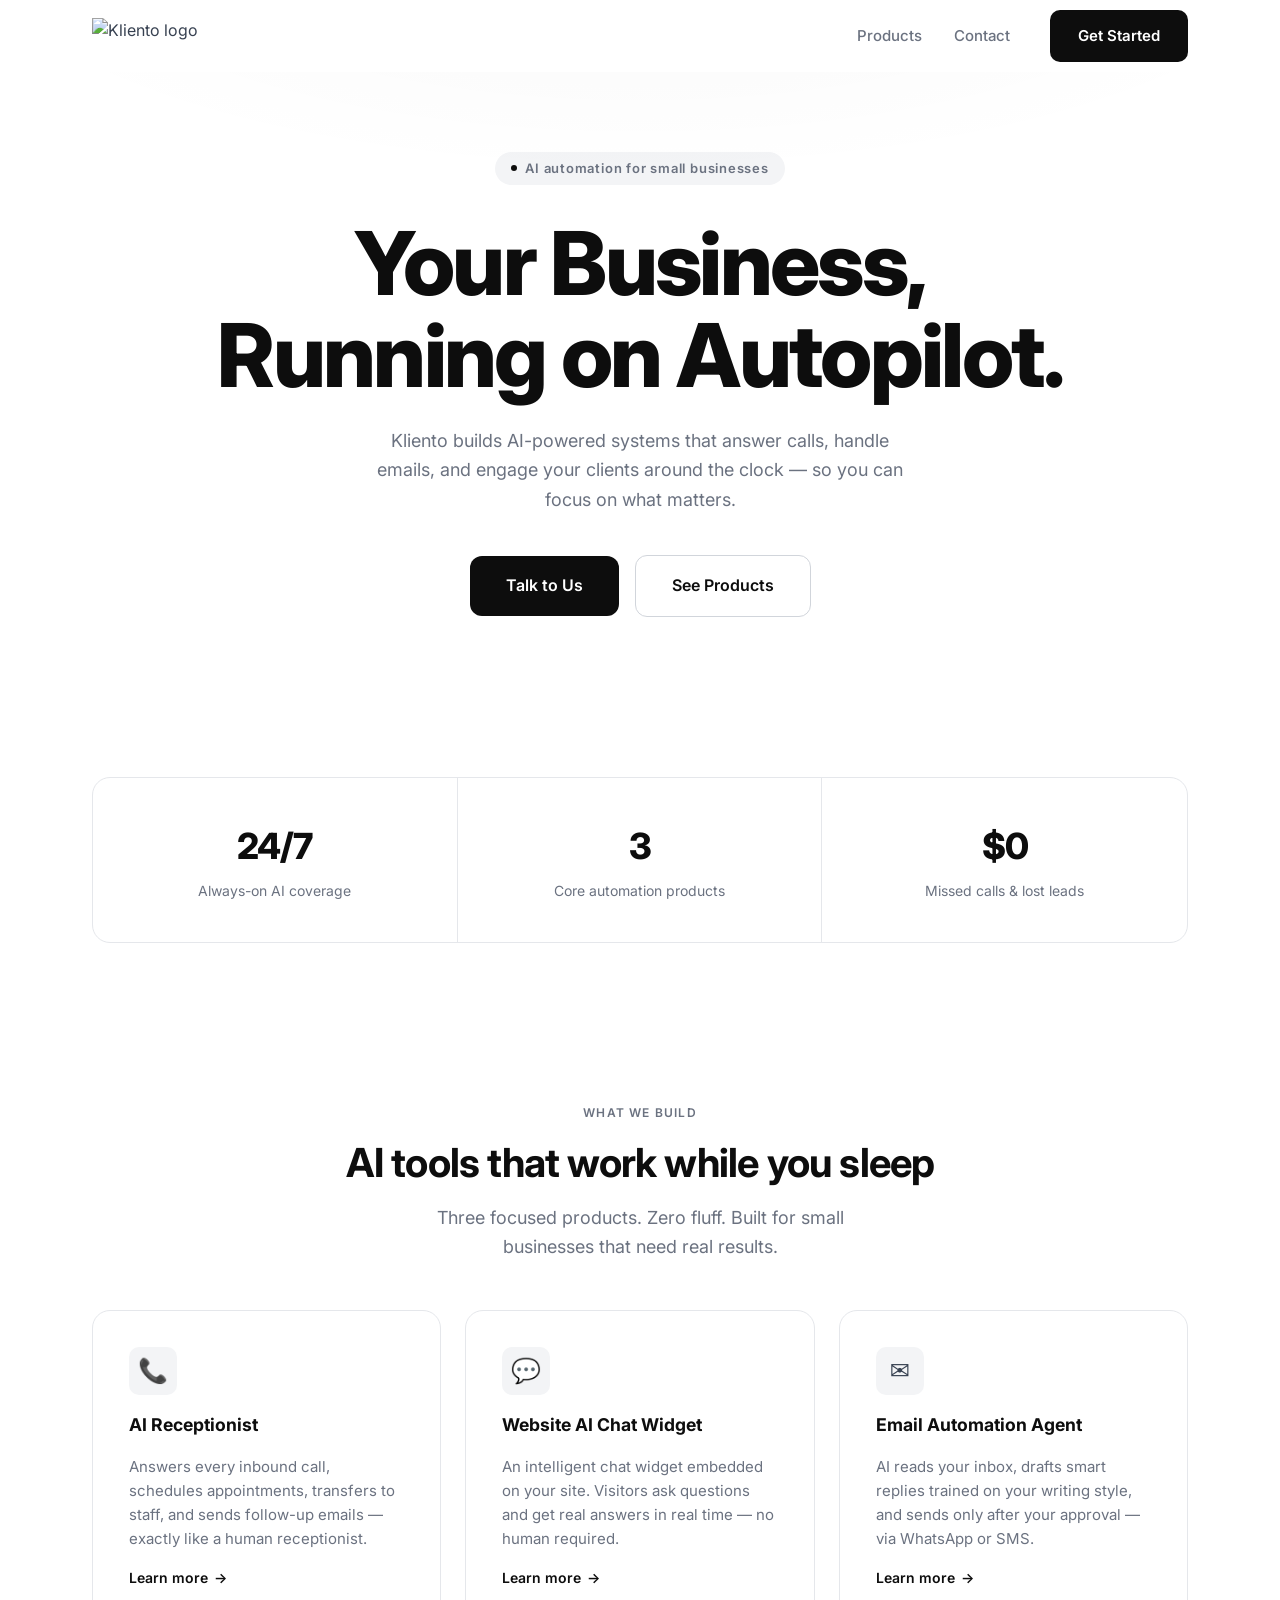
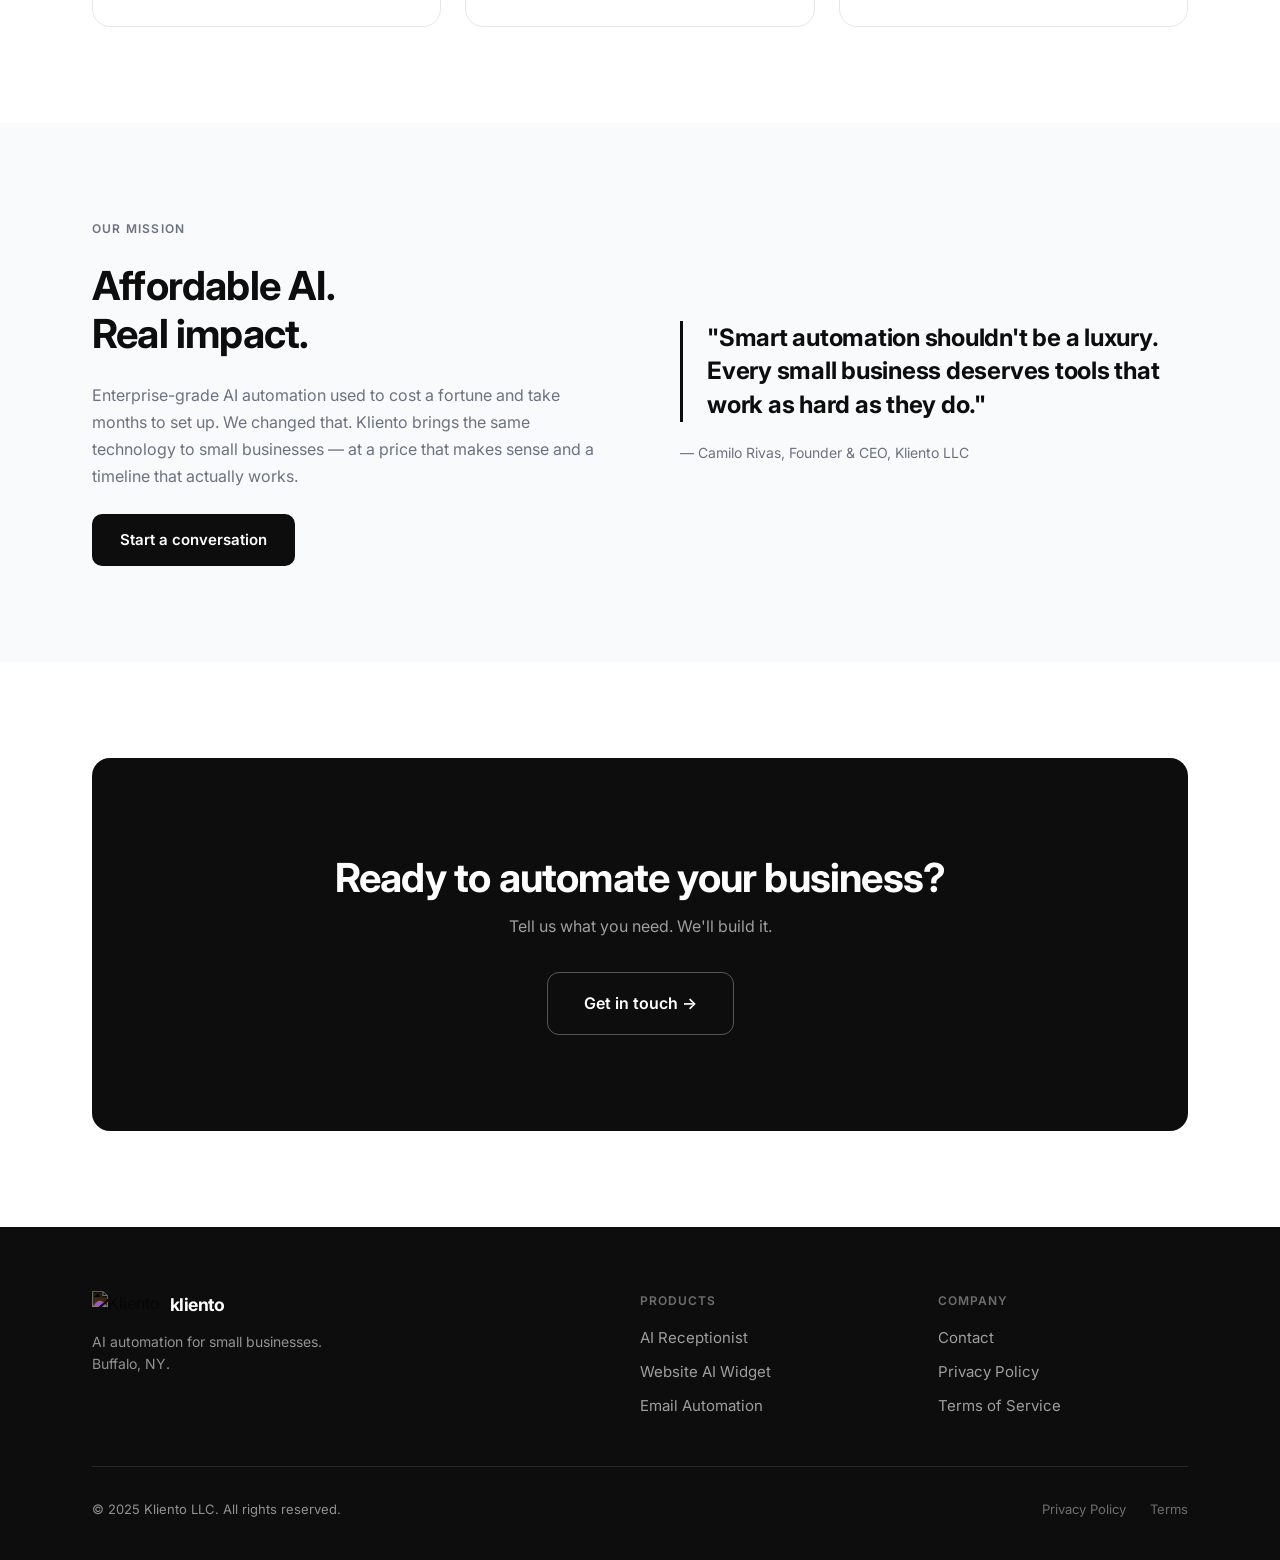
==== index.html @ b776dd37 "Add files via upload" ====
<!DOCTYPE html>
<html lang="en">
<head>
  <meta charset="UTF-8" />
  <meta name="viewport" content="width=device-width, initial-scale=1.0" />
  <meta name="description" content="Kliento builds AI-powered automation for small businesses — answering calls, handling emails, and engaging clients 24/7." />
  <meta property="og:title" content="Kliento — AI Automation for Small Businesses" />
  <meta property="og:description" content="Make your business run smarter with affordable AI automation." />
  <meta property="og:type" content="website" />
  <title>Kliento — AI Automation for Small Businesses</title>
  <link rel="icon" href="logo.png" type="image/png" />
  <link rel="stylesheet" href="styles.css" />
</head>
<body>

  <!-- Navigation -->
  <nav class="nav" id="nav">
    <div class="container nav__inner">
      <a href="index.html" class="nav__logo">
        <img src="logo.png" alt="Kliento logo" />
      </a>
      <div class="nav__links">
        <a href="products.html" class="nav__link">Products</a>
        <a href="contact.html" class="nav__link">Contact</a>
        <a href="contact.html" class="btn btn-primary nav__cta">Get Started</a>
      </div>
      <button class="nav__hamburger" id="hamburger" aria-label="Menu">
        <span></span><span></span><span></span>
      </button>
    </div>
  </nav>

  <!-- Mobile nav -->
  <div class="nav__mobile" id="mobileNav">
    <a href="products.html">Products</a>
    <a href="contact.html">Contact</a>
    <a href="contact.html" class="btn btn-primary" style="text-align:center">Get Started</a>
  </div>

  <!-- Hero -->
  <section class="hero">
    <div class="container">
      <div class="hero__eyebrow">
        <span class="hero__eyebrow-dot"></span>
        <span class="label" style="letter-spacing:0.06em;text-transform:none;font-size:0.8125rem">AI automation for small businesses</span>
      </div>
      <h1 class="display hero__headline">
        Your Business,<br/>Running on Autopilot.
      </h1>
      <p class="body-lg hero__sub">
        Kliento builds AI-powered systems that answer calls, handle emails,
        and engage your clients around the clock — so you can focus on what matters.
      </p>
      <div class="hero__actions">
        <a href="contact.html" class="btn btn-primary btn-lg">Talk to Us</a>
        <a href="products.html" class="btn btn-outline btn-lg">See Products</a>
      </div>
    </div>
  </section>

  <!-- Stats -->
  <section class="section--sm">
    <div class="container">
      <div class="stats">
        <div class="stat">
          <div class="stat__num">24/7</div>
          <div class="stat__label">Always-on AI coverage</div>
        </div>
        <div class="stat">
          <div class="stat__num">3</div>
          <div class="stat__label">Core automation products</div>
        </div>
        <div class="stat">
          <div class="stat__num">$0</div>
          <div class="stat__label">Missed calls &amp; lost leads</div>
        </div>
      </div>
    </div>
  </section>

  <!-- Products preview -->
  <section class="section">
    <div class="container">
      <div class="text-center mb-4">
        <p class="label mb-2">What we build</p>
        <h2>AI tools that work while you sleep</h2>
        <p class="body-lg mt-2" style="max-width:500px;margin-left:auto;margin-right:auto">
          Three focused products. Zero fluff. Built for small businesses that need real results.
        </p>
      </div>
      <div class="products-grid" style="margin-top:3rem">

        <div class="product-card">
          <div class="product-card__icon">📞</div>
          <div class="product-card__name">AI Receptionist</div>
          <p class="product-card__desc">
            Answers every inbound call, schedules appointments, transfers to staff,
            and sends follow-up emails — exactly like a human receptionist.
          </p>
          <a href="products.html#receptionist" class="product-card__link">
            Learn more <span>→</span>
          </a>
        </div>

        <div class="product-card">
          <div class="product-card__icon">💬</div>
          <div class="product-card__name">Website AI Chat Widget</div>
          <p class="product-card__desc">
            An intelligent chat widget embedded on your site. Visitors ask questions
            and get real answers in real time — no human required.
          </p>
          <a href="products.html#chat" class="product-card__link">
            Learn more <span>→</span>
          </a>
        </div>

        <div class="product-card">
          <div class="product-card__icon">✉️</div>
          <div class="product-card__name">Email Automation Agent</div>
          <p class="product-card__desc">
            AI reads your inbox, drafts smart replies trained on your writing style,
            and sends only after your approval — via WhatsApp or SMS.
          </p>
          <a href="products.html#email" class="product-card__link">
            Learn more <span>→</span>
          </a>
        </div>

      </div>
    </div>
  </section>

  <!-- Mission -->
  <section class="section section--muted">
    <div class="container">
      <div class="mission">
        <div>
          <p class="label mb-3">Our mission</p>
          <h2 class="mb-3">Affordable AI.<br/>Real impact.</h2>
          <p class="mission__kicker">
            Enterprise-grade AI automation used to cost a fortune and take months to set up.
            We changed that. Kliento brings the same technology to small businesses —
            at a price that makes sense and a timeline that actually works.
          </p>
          <a href="contact.html" class="btn btn-primary">Start a conversation</a>
        </div>
        <div>
          <blockquote class="mission__quote">
            "Smart automation shouldn't be a luxury. Every small business deserves tools
            that work as hard as they do."
          </blockquote>
          <p style="margin-top:1.25rem;font-size:0.875rem;color:var(--gray-500)">
            — Camilo Rivas, Founder &amp; CEO, Kliento LLC
          </p>
        </div>
      </div>
    </div>
  </section>

  <!-- CTA -->
  <section class="section">
    <div class="container">
      <div class="cta-section">
        <h2>Ready to automate your business?</h2>
        <p>Tell us what you need. We'll build it.</p>
        <a href="contact.html" class="btn btn-ghost btn-lg">Get in touch →</a>
      </div>
    </div>
  </section>

  <!-- Footer -->
  <footer class="footer">
    <div class="container">
      <div class="footer__grid">
        <div class="footer__brand">
          <div class="footer__logo">
            <img src="logo.png" alt="Kliento" />
            <span class="footer__logo-text">kliento</span>
          </div>
          <p class="footer__tagline">AI automation for small businesses. Buffalo, NY.</p>
        </div>
        <div>
          <p class="footer__col-title">Products</p>
          <div class="footer__links">
            <a href="products.html#receptionist" class="footer__link">AI Receptionist</a>
            <a href="products.html#chat" class="footer__link">Website AI Widget</a>
            <a href="products.html#email" class="footer__link">Email Automation</a>
          </div>
        </div>
        <div>
          <p class="footer__col-title">Company</p>
          <div class="footer__links">
            <a href="contact.html" class="footer__link">Contact</a>
            <a href="privacy-policy.html" class="footer__link">Privacy Policy</a>
            <a href="terms.html" class="footer__link">Terms of Service</a>
          </div>
        </div>
      </div>
      <div class="footer__bottom">
        <span>© 2025 Kliento LLC. All rights reserved.</span>
        <div class="footer__legal-links">
          <a href="privacy-policy.html">Privacy Policy</a>
          <a href="terms.html">Terms</a>
        </div>
      </div>
    </div>
  </footer>

  <script>
    // Scroll nav border
    const nav = document.getElementById('nav');
    window.addEventListener('scroll', () => {
      nav.classList.toggle('scrolled', window.scrollY > 10);
    });
    // Mobile menu
    const btn = document.getElementById('hamburger');
    const menu = document.getElementById('mobileNav');
    btn.addEventListener('click', () => menu.classList.toggle('open'));
  </script>
</body>
</html>
---- styles.css ----
/* ============================================================
   KLIENTO — Design System
   Monochrome · Minimal · Premium
   ============================================================ */

@import url('https://fonts.googleapis.com/css2?family=Inter:wght@400;500;600;700;800&display=swap');

/* --- Tokens ------------------------------------------------- */
:root {
  --black:       #0D0D0D;
  --white:       #FFFFFF;
  --gray-900:    #111827;
  --gray-700:    #374151;
  --gray-500:    #6B7280;
  --gray-300:    #D1D5DB;
  --gray-200:    #E5E7EB;
  --gray-100:    #F3F4F6;
  --gray-50:     #F9FAFB;

  --font:        'Inter', system-ui, -apple-system, sans-serif;

  --max:         1160px;
  --nav-h:       72px;
  --radius:      10px;
  --radius-lg:   18px;

  --ease:        cubic-bezier(.4,0,.2,1);
}

/* --- Reset -------------------------------------------------- */
*, *::before, *::after { box-sizing: border-box; margin: 0; padding: 0; }
html { scroll-behavior: smooth; -webkit-font-smoothing: antialiased; }
body {
  font-family: var(--font);
  font-size: 1rem;
  line-height: 1.6;
  color: var(--gray-700);
  background: var(--white);
}
img { display: block; max-width: 100%; }
a { color: inherit; text-decoration: none; }
ul, ol { list-style: none; }
button { font-family: inherit; cursor: pointer; border: none; background: none; }

/* --- Layout ------------------------------------------------- */
.container {
  width: 100%;
  max-width: var(--max);
  margin: 0 auto;
  padding: 0 2rem;
}
.section { padding: 6rem 0; }
.section--sm { padding: 4rem 0; }
.section--lg { padding: 9rem 0; }
.section--dark { background: var(--black); color: var(--white); }
.section--muted { background: var(--gray-50); }

/* --- Typography --------------------------------------------- */
.display {
  font-size: clamp(3rem, 7vw, 5.5rem);
  font-weight: 800;
  line-height: 1.05;
  letter-spacing: -0.03em;
  color: var(--black);
}
h1, .h1 {
  font-size: clamp(2.25rem, 5vw, 3.5rem);
  font-weight: 700;
  line-height: 1.1;
  letter-spacing: -0.02em;
  color: var(--black);
}
h2, .h2 {
  font-size: clamp(1.75rem, 3.5vw, 2.5rem);
  font-weight: 700;
  line-height: 1.2;
  letter-spacing: -0.02em;
  color: var(--black);
}
h3, .h3 {
  font-size: 1.25rem;
  font-weight: 600;
  line-height: 1.3;
  color: var(--black);
}
.label {
  font-size: 0.75rem;
  font-weight: 600;
  letter-spacing: 0.1em;
  text-transform: uppercase;
  color: var(--gray-500);
}
.body-lg {
  font-size: 1.125rem;
  line-height: 1.65;
  color: var(--gray-500);
}
.prose {
  max-width: 64ch;
}
.prose p, .prose li { margin-bottom: 1rem; color: var(--gray-700); line-height: 1.7; }
.prose h2 { margin: 2.5rem 0 1rem; font-size: 1.4rem; }
.prose h3 { margin: 2rem 0 0.75rem; font-size: 1.1rem; }
.prose ul { list-style: disc; padding-left: 1.5rem; }
.prose ul li { margin-bottom: 0.5rem; }
.prose a { color: var(--black); text-decoration: underline; text-underline-offset: 3px; }

/* --- Buttons ------------------------------------------------ */
.btn {
  display: inline-flex;
  align-items: center;
  gap: 0.5rem;
  padding: 0.875rem 1.75rem;
  font-size: 0.9375rem;
  font-weight: 600;
  border-radius: var(--radius);
  transition: all 0.2s var(--ease);
  white-space: nowrap;
}
.btn-primary {
  background: var(--black);
  color: var(--white);
}
.btn-primary:hover {
  background: var(--gray-900);
  transform: translateY(-1px);
  box-shadow: 0 8px 24px rgba(0,0,0,0.18);
}
.btn-outline {
  background: transparent;
  color: var(--black);
  border: 1.5px solid var(--gray-300);
}
.btn-outline:hover {
  border-color: var(--black);
  transform: translateY(-1px);
}
.btn-ghost {
  background: transparent;
  color: var(--white);
  border: 1.5px solid rgba(255,255,255,0.3);
}
.btn-ghost:hover {
  border-color: var(--white);
  background: rgba(255,255,255,0.08);
}
.btn-lg {
  padding: 1.1rem 2.25rem;
  font-size: 1rem;
  border-radius: 12px;
}

/* --- Navigation --------------------------------------------- */
.nav {
  position: fixed;
  top: 0; left: 0; right: 0;
  z-index: 100;
  height: var(--nav-h);
  background: rgba(255,255,255,0.92);
  backdrop-filter: blur(12px);
  -webkit-backdrop-filter: blur(12px);
  border-bottom: 1px solid transparent;
  transition: border-color 0.3s var(--ease);
}
.nav.scrolled { border-bottom-color: var(--gray-200); }
.nav__inner {
  display: flex;
  align-items: center;
  justify-content: space-between;
  height: 100%;
}
.nav__logo {
  display: flex;
  align-items: center;
  gap: 0.75rem;
}
.nav__logo img {
  height: 36px;
  width: auto;
}
.nav__logo-text {
  font-size: 1.25rem;
  font-weight: 700;
  color: var(--black);
  letter-spacing: -0.03em;
}
.nav__links {
  display: flex;
  align-items: center;
  gap: 2rem;
}
.nav__link {
  font-size: 0.9375rem;
  font-weight: 500;
  color: var(--gray-500);
  transition: color 0.2s;
}
.nav__link:hover, .nav__link.active { color: var(--black); }
.nav__cta { margin-left: 0.5rem; }

/* Mobile nav */
.nav__hamburger {
  display: none;
  flex-direction: column;
  gap: 5px;
  padding: 4px;
  cursor: pointer;
}
.nav__hamburger span {
  display: block;
  width: 24px;
  height: 2px;
  background: var(--black);
  border-radius: 2px;
  transition: all 0.3s var(--ease);
}
.nav__mobile {
  display: none;
  position: fixed;
  inset: var(--nav-h) 0 0 0;
  background: var(--white);
  z-index: 99;
  flex-direction: column;
  padding: 2rem;
  gap: 1.5rem;
  border-top: 1px solid var(--gray-200);
}
.nav__mobile.open { display: flex; }
.nav__mobile a {
  font-size: 1.25rem;
  font-weight: 600;
  color: var(--black);
  padding: 0.5rem 0;
  border-bottom: 1px solid var(--gray-100);
}

/* --- Hero --------------------------------------------------- */
.hero {
  padding-top: calc(var(--nav-h) + 5rem);
  padding-bottom: 6rem;
  text-align: center;
  position: relative;
  overflow: hidden;
}
.hero::before {
  content: '';
  position: absolute;
  top: 0; left: 0; right: 0;
  height: 100%;
  background:
    radial-gradient(ellipse 80% 50% at 50% -10%, rgba(0,0,0,0.03) 0%, transparent 70%);
  pointer-events: none;
}
.hero__eyebrow {
  display: inline-flex;
  align-items: center;
  gap: 0.5rem;
  padding: 0.375rem 1rem;
  background: var(--gray-100);
  border-radius: 100px;
  margin-bottom: 2rem;
}
.hero__eyebrow-dot {
  width: 6px;
  height: 6px;
  background: var(--black);
  border-radius: 50%;
}
.hero__headline { margin-bottom: 1.5rem; }
.hero__sub {
  max-width: 560px;
  margin: 0 auto 2.5rem;
}
.hero__actions {
  display: flex;
  align-items: center;
  justify-content: center;
  gap: 1rem;
  flex-wrap: wrap;
}

/* --- Divider ------------------------------------------------ */
.divider {
  height: 1px;
  background: var(--gray-200);
  width: 100%;
}

/* --- Stat strip --------------------------------------------- */
.stats {
  display: grid;
  grid-template-columns: repeat(3, 1fr);
  gap: 0;
  border: 1px solid var(--gray-200);
  border-radius: var(--radius-lg);
  overflow: hidden;
}
.stat {
  padding: 2.5rem 2rem;
  border-right: 1px solid var(--gray-200);
  text-align: center;
}
.stat:last-child { border-right: none; }
.stat__num {
  font-size: 2.25rem;
  font-weight: 800;
  color: var(--black);
  letter-spacing: -0.03em;
  margin-bottom: 0.25rem;
}
.stat__label { font-size: 0.875rem; color: var(--gray-500); }

/* --- Product Cards ------------------------------------------ */
.products-grid {
  display: grid;
  grid-template-columns: repeat(3, 1fr);
  gap: 1.5rem;
}
.product-card {
  background: var(--white);
  border: 1px solid var(--gray-200);
  border-radius: var(--radius-lg);
  padding: 2.25rem;
  transition: all 0.25s var(--ease);
  display: flex;
  flex-direction: column;
  gap: 1rem;
}
.product-card:hover {
  border-color: var(--gray-900);
  transform: translateY(-4px);
  box-shadow: 0 20px 48px rgba(0,0,0,0.08);
}
.product-card__icon {
  width: 48px;
  height: 48px;
  background: var(--gray-100);
  border-radius: var(--radius);
  display: flex;
  align-items: center;
  justify-content: center;
  font-size: 1.5rem;
}
.product-card__name { font-size: 1.1rem; font-weight: 700; color: var(--black); }
.product-card__desc { font-size: 0.9375rem; color: var(--gray-500); line-height: 1.6; }
.product-card__link {
  margin-top: auto;
  font-size: 0.875rem;
  font-weight: 600;
  color: var(--black);
  display: flex;
  align-items: center;
  gap: 0.375rem;
  transition: gap 0.2s;
}
.product-card:hover .product-card__link { gap: 0.625rem; }

/* --- Feature Row (products page) ---------------------------- */
.feature-row {
  display: grid;
  grid-template-columns: 1fr 1fr;
  gap: 5rem;
  align-items: center;
  padding: 5rem 0;
  border-bottom: 1px solid var(--gray-200);
}
.feature-row:last-child { border-bottom: none; }
.feature-row--reverse .feature-visual { order: -1; }
.feature-visual {
  background: var(--gray-50);
  border: 1px solid var(--gray-200);
  border-radius: var(--radius-lg);
  padding: 3rem;
  display: flex;
  align-items: center;
  justify-content: center;
  min-height: 280px;
}
.feature-icon-lg {
  font-size: 5rem;
  line-height: 1;
}
.feature-tag {
  display: inline-block;
  padding: 0.25rem 0.75rem;
  background: var(--gray-100);
  border-radius: 100px;
  font-size: 0.75rem;
  font-weight: 600;
  color: var(--gray-500);
  letter-spacing: 0.06em;
  text-transform: uppercase;
  margin-bottom: 1rem;
}
.feature-body { margin: 1rem 0 1.5rem; font-size: 1rem; color: var(--gray-500); line-height: 1.7; }
.feature-list { display: flex; flex-direction: column; gap: 0.6rem; }
.feature-list li {
  display: flex;
  align-items: flex-start;
  gap: 0.625rem;
  font-size: 0.9375rem;
  color: var(--gray-700);
}
.feature-list li::before {
  content: '';
  display: block;
  width: 16px;
  height: 16px;
  min-width: 16px;
  border-radius: 50%;
  background: var(--black);
  margin-top: 3px;
  background-image: url("data:image/svg+xml,%3Csvg xmlns='http://www.w3.org/2000/svg' width='10' height='10' viewBox='0 0 10 10'%3E%3Cpath d='M2 5.5L4 7.5L8 3' stroke='white' stroke-width='1.5' stroke-linecap='round' stroke-linejoin='round' fill='none'/%3E%3C/svg%3E");
  background-repeat: no-repeat;
  background-position: center;
}

/* --- Pricing note ------------------------------------------- */
.pricing-note {
  text-align: center;
  padding: 4rem 2rem;
  background: var(--gray-50);
  border: 1px solid var(--gray-200);
  border-radius: var(--radius-lg);
}
.pricing-note h2 { margin-bottom: 0.75rem; }
.pricing-note p { color: var(--gray-500); margin-bottom: 1.5rem; }

/* --- CTA Section -------------------------------------------- */
.cta-section {
  text-align: center;
  padding: 6rem 2rem;
  background: var(--black);
  border-radius: var(--radius-lg);
}
.cta-section h2 { color: var(--white); margin-bottom: 0.75rem; }
.cta-section p { color: rgba(255,255,255,0.6); margin-bottom: 2rem; max-width: 480px; margin-left: auto; margin-right: auto; }

/* --- Mission strip ------------------------------------------ */
.mission {
  display: grid;
  grid-template-columns: 1fr 1fr;
  gap: 5rem;
  align-items: center;
}
.mission__kicker { color: var(--gray-500); margin-bottom: 1.5rem; line-height: 1.7; }
.mission__quote {
  font-size: 1.5rem;
  font-weight: 700;
  color: var(--black);
  line-height: 1.4;
  letter-spacing: -0.01em;
  padding-left: 1.5rem;
  border-left: 3px solid var(--black);
}

/* --- Contact ----------------------------------------------- */
.contact-grid {
  display: grid;
  grid-template-columns: 1fr 1fr;
  gap: 5rem;
  align-items: start;
}
.contact-item {
  display: flex;
  flex-direction: column;
  gap: 0.375rem;
  padding: 1.75rem;
  border: 1px solid var(--gray-200);
  border-radius: var(--radius-lg);
  transition: border-color 0.2s;
}
.contact-item:hover { border-color: var(--black); }
.contact-item__label { font-size: 0.75rem; font-weight: 600; letter-spacing: 0.1em; text-transform: uppercase; color: var(--gray-500); }
.contact-item__value { font-size: 1.125rem; font-weight: 600; color: var(--black); }
.contact-items { display: flex; flex-direction: column; gap: 1rem; }
.contact-note { font-size: 0.875rem; color: var(--gray-500); margin-top: 1.5rem; line-height: 1.6; }

/* --- Page hero (inner pages) -------------------------------- */
.page-hero {
  padding-top: calc(var(--nav-h) + 4rem);
  padding-bottom: 4rem;
  border-bottom: 1px solid var(--gray-200);
}
.page-hero .label { margin-bottom: 0.75rem; }

/* --- Legal page -------------------------------------------- */
.legal-body {
  padding: 4rem 0 6rem;
}
.legal-body .prose {
  max-width: 72ch;
}
.legal-meta {
  font-size: 0.875rem;
  color: var(--gray-500);
  margin-bottom: 3rem;
  padding-bottom: 1.5rem;
  border-bottom: 1px solid var(--gray-200);
}

/* --- Footer ------------------------------------------------- */
.footer {
  background: var(--black);
  color: rgba(255,255,255,0.55);
  padding: 4rem 0 2.5rem;
}
.footer__grid {
  display: grid;
  grid-template-columns: 2fr 1fr 1fr;
  gap: 3rem;
  margin-bottom: 3rem;
}
.footer__brand { display: flex; flex-direction: column; gap: 0.75rem; }
.footer__logo {
  display: flex;
  align-items: center;
  gap: 0.625rem;
}
.footer__logo img { height: 28px; width: auto; filter: invert(1); }
.footer__logo-text {
  font-size: 1.1rem;
  font-weight: 700;
  color: var(--white);
  letter-spacing: -0.03em;
}
.footer__tagline { font-size: 0.875rem; max-width: 28ch; line-height: 1.6; }
.footer__col-title {
  font-size: 0.75rem;
  font-weight: 600;
  letter-spacing: 0.08em;
  text-transform: uppercase;
  color: rgba(255,255,255,0.4);
  margin-bottom: 1rem;
}
.footer__links { display: flex; flex-direction: column; gap: 0.625rem; }
.footer__link {
  font-size: 0.9375rem;
  color: rgba(255,255,255,0.6);
  transition: color 0.2s;
}
.footer__link:hover { color: var(--white); }
.footer__bottom {
  display: flex;
  align-items: center;
  justify-content: space-between;
  padding-top: 2rem;
  border-top: 1px solid rgba(255,255,255,0.1);
  font-size: 0.8125rem;
}
.footer__legal-links { display: flex; gap: 1.5rem; }
.footer__legal-links a { color: rgba(255,255,255,0.4); transition: color 0.2s; }
.footer__legal-links a:hover { color: var(--white); }

/* --- Utilities ---------------------------------------------- */
.text-center { text-align: center; }
.mt-1 { margin-top: 0.5rem; }
.mt-2 { margin-top: 1rem; }
.mt-3 { margin-top: 1.5rem; }
.mt-4 { margin-top: 2rem; }
.mb-2 { margin-bottom: 1rem; }
.mb-3 { margin-bottom: 1.5rem; }
.mb-4 { margin-bottom: 2rem; }
.flex { display: flex; }
.flex-col { flex-direction: column; }
.gap-2 { gap: 1rem; }
.gap-3 { gap: 1.5rem; }
.items-center { align-items: center; }
.justify-between { justify-content: space-between; }

/* --- Responsive -------------------------------------------- */
@media (max-width: 960px) {
  .products-grid { grid-template-columns: 1fr; gap: 1rem; }
  .feature-row { grid-template-columns: 1fr; gap: 2.5rem; }
  .feature-row--reverse .feature-visual { order: 0; }
  .mission { grid-template-columns: 1fr; gap: 2.5rem; }
  .contact-grid { grid-template-columns: 1fr; gap: 2.5rem; }
  .stats { grid-template-columns: 1fr; border-radius: var(--radius); }
  .stat { border-right: none; border-bottom: 1px solid var(--gray-200); }
  .stat:last-child { border-bottom: none; }
  .footer__grid { grid-template-columns: 1fr 1fr; }
}

@media (max-width: 640px) {
  .nav__links, .nav__cta { display: none; }
  .nav__hamburger { display: flex; }
  .section { padding: 4rem 0; }
  .section--lg { padding: 5rem 0; }
  .footer__grid { grid-template-columns: 1fr; }
  .footer__bottom { flex-direction: column; gap: 1rem; text-align: center; }
  .cta-section { padding: 3.5rem 1.5rem; border-radius: var(--radius); }
  .hero { padding-top: calc(var(--nav-h) + 3rem); padding-bottom: 4rem; }
}
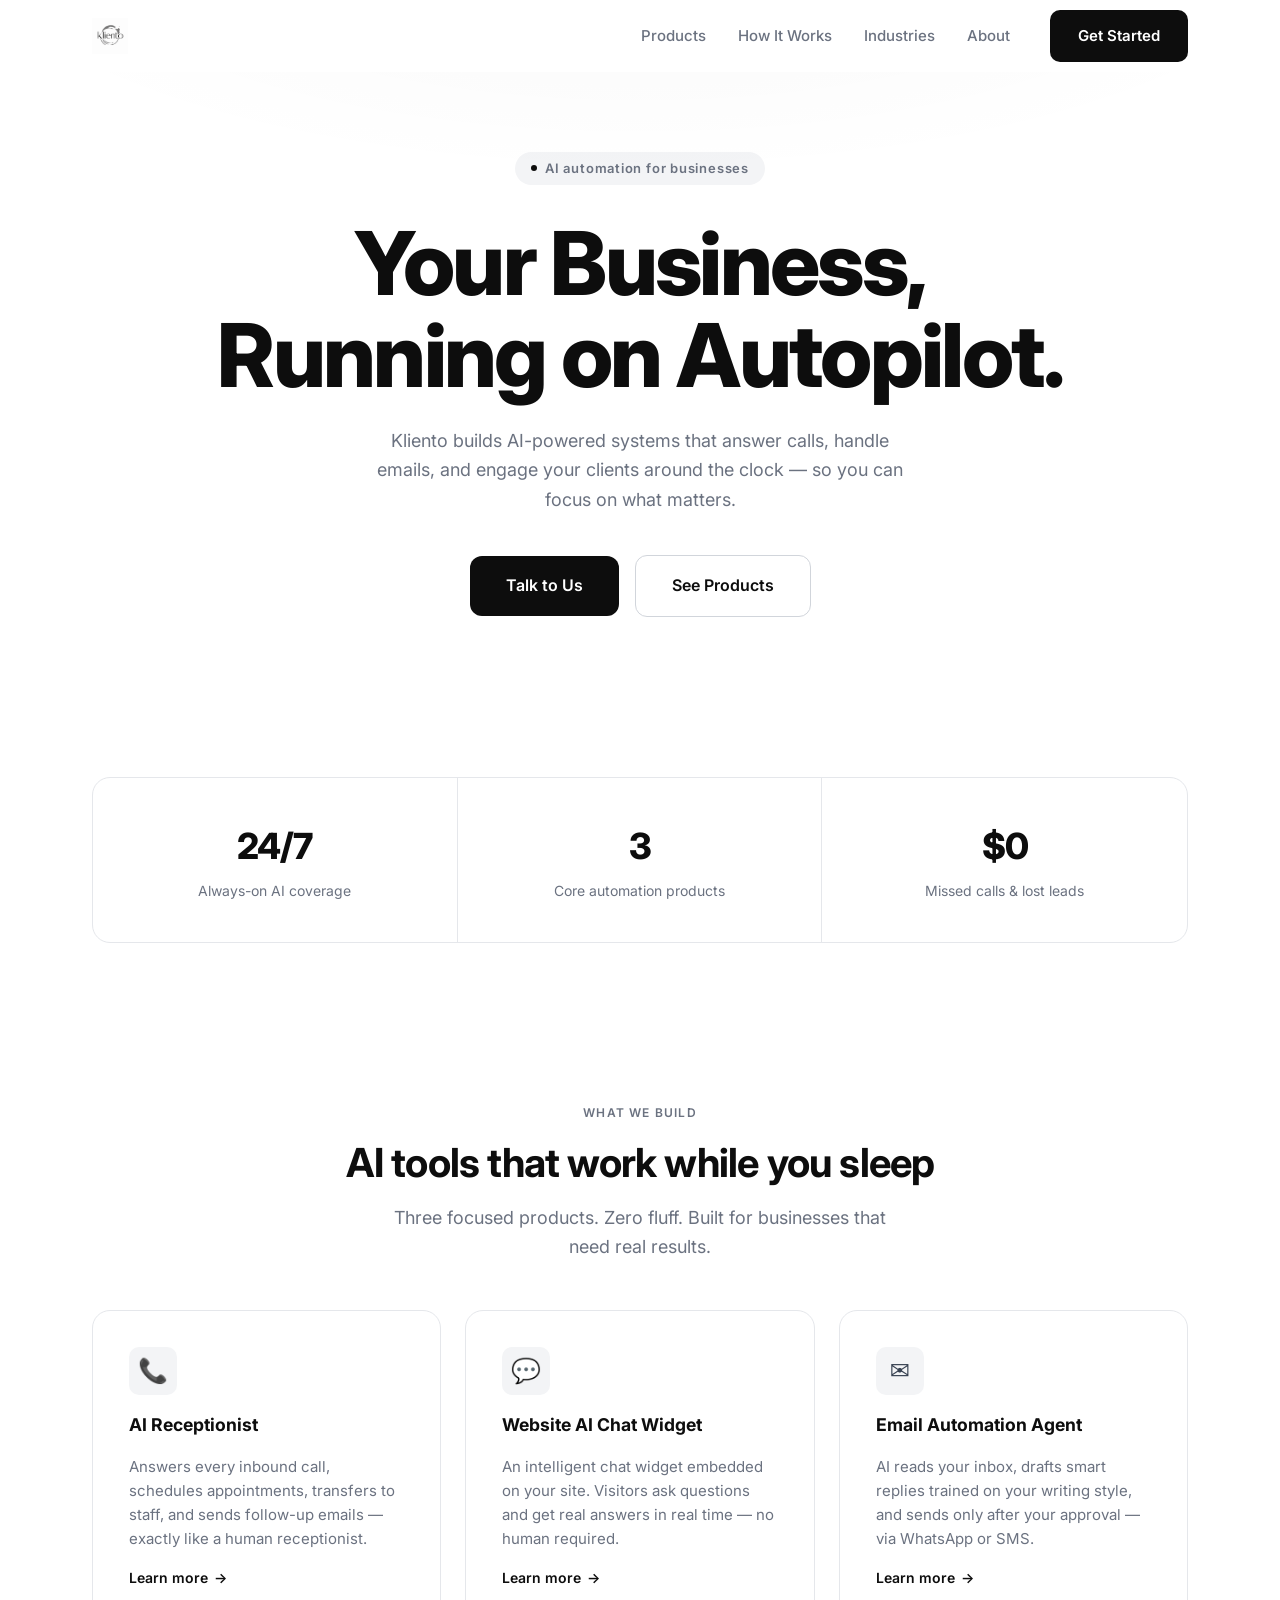
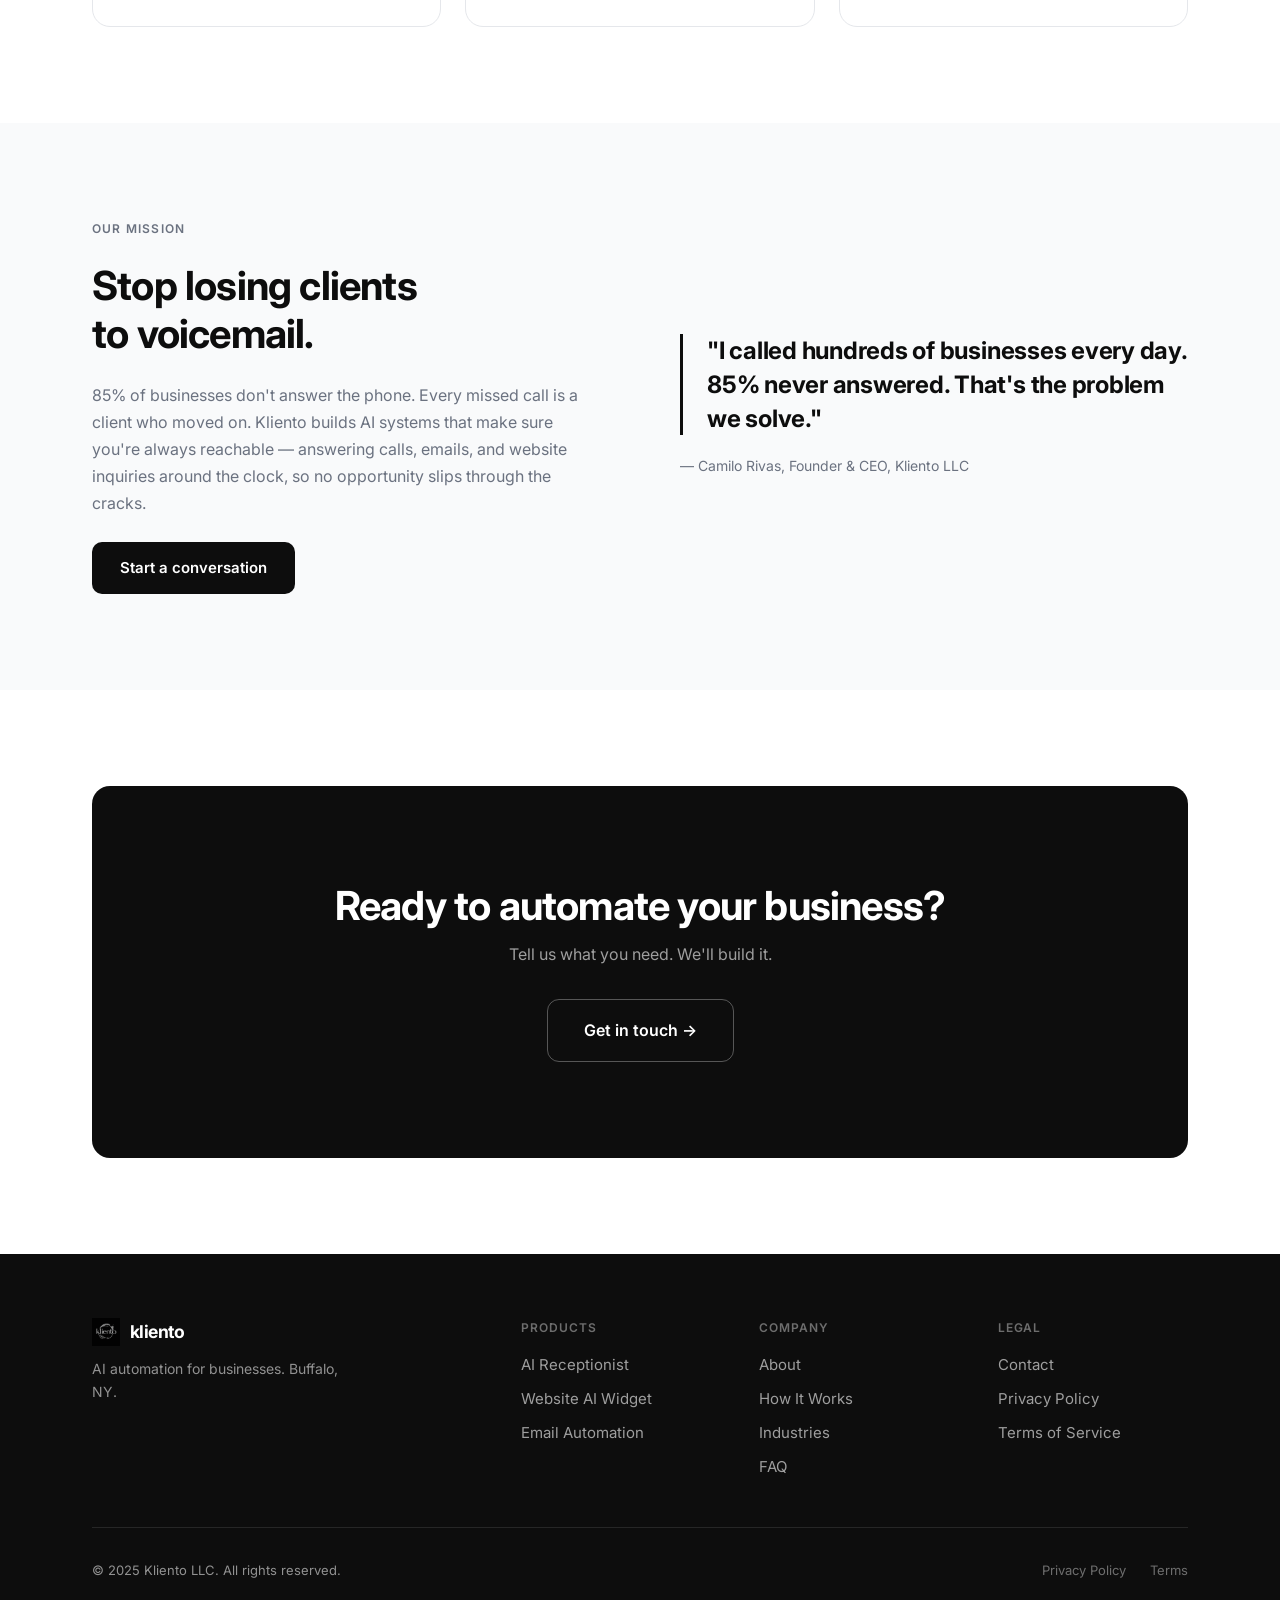
==== commit 2e680cda: "Remove .html extensions from all internal links for clean URLs Co-Authored-By: Claude Opus 4.6 <nore" ====
--- a/index.html
+++ b/index.html
@@ -3,7 +3,7 @@
 <head>
   <meta charset="UTF-8" />
   <meta name="viewport" content="width=device-width, initial-scale=1.0" />
-  <meta name="description" content="Kliento builds AI-powered automation for small businesses — answering calls, handling emails, and engaging clients 24/7." />
+  <meta name="description" content="Kliento builds AI-powered automation for businesses — answering calls, handling emails, and engaging clients 24/7." />
   <meta property="og:title" content="Kliento — AI Automation for Small Businesses" />
   <meta property="og:description" content="Make your business run smarter with affordable AI automation." />
   <meta property="og:type" content="website" />
@@ -16,13 +16,15 @@
   <!-- Navigation -->
   <nav class="nav" id="nav">
     <div class="container nav__inner">
-      <a href="index.html" class="nav__logo">
+      <a href="/" class="nav__logo">
         <img src="logo.png" alt="Kliento logo" />
       </a>
       <div class="nav__links">
-        <a href="products.html" class="nav__link">Products</a>
-        <a href="contact.html" class="nav__link">Contact</a>
-        <a href="contact.html" class="btn btn-primary nav__cta">Get Started</a>
+        <a href="/products" class="nav__link">Products</a>
+        <a href="/how-it-works" class="nav__link">How It Works</a>
+        <a href="/industries" class="nav__link">Industries</a>
+        <a href="/about" class="nav__link">About</a>
+        <a href="/contact" class="btn btn-primary nav__cta">Get Started</a>
       </div>
       <button class="nav__hamburger" id="hamburger" aria-label="Menu">
         <span></span><span></span><span></span>
@@ -32,9 +34,11 @@
 
   <!-- Mobile nav -->
   <div class="nav__mobile" id="mobileNav">
-    <a href="products.html">Products</a>
-    <a href="contact.html">Contact</a>
-    <a href="contact.html" class="btn btn-primary" style="text-align:center">Get Started</a>
+    <a href="/products">Products</a>
+    <a href="/how-it-works">How It Works</a>
+    <a href="/industries">Industries</a>
+    <a href="/about">About</a>
+    <a href="/contact" class="btn btn-primary" style="text-align:center">Get Started</a>
   </div>
 
   <!-- Hero -->
@@ -42,7 +46,7 @@
     <div class="container">
       <div class="hero__eyebrow">
         <span class="hero__eyebrow-dot"></span>
-        <span class="label" style="letter-spacing:0.06em;text-transform:none;font-size:0.8125rem">AI automation for small businesses</span>
+        <span class="label" style="letter-spacing:0.06em;text-transform:none;font-size:0.8125rem">AI automation for businesses</span>
       </div>
       <h1 class="display hero__headline">
         Your Business,<br/>Running on Autopilot.
@@ -52,8 +56,8 @@
         and engage your clients around the clock — so you can focus on what matters.
       </p>
       <div class="hero__actions">
-        <a href="contact.html" class="btn btn-primary btn-lg">Talk to Us</a>
-        <a href="products.html" class="btn btn-outline btn-lg">See Products</a>
+        <a href="/contact" class="btn btn-primary btn-lg">Talk to Us</a>
+        <a href="/products" class="btn btn-outline btn-lg">See Products</a>
       </div>
     </div>
   </section>
@@ -85,7 +89,7 @@
         <p class="label mb-2">What we build</p>
         <h2>AI tools that work while you sleep</h2>
         <p class="body-lg mt-2" style="max-width:500px;margin-left:auto;margin-right:auto">
-          Three focused products. Zero fluff. Built for small businesses that need real results.
+          Three focused products. Zero fluff. Built for businesses that need real results.
         </p>
       </div>
       <div class="products-grid" style="margin-top:3rem">
@@ -97,7 +101,7 @@
             Answers every inbound call, schedules appointments, transfers to staff,
             and sends follow-up emails — exactly like a human receptionist.
           </p>
-          <a href="products.html#receptionist" class="product-card__link">
+          <a href="/products#receptionist" class="product-card__link">
             Learn more <span>→</span>
           </a>
         </div>
@@ -109,7 +113,7 @@
             An intelligent chat widget embedded on your site. Visitors ask questions
             and get real answers in real time — no human required.
           </p>
-          <a href="products.html#chat" class="product-card__link">
+          <a href="/products#chat" class="product-card__link">
             Learn more <span>→</span>
           </a>
         </div>
@@ -121,7 +125,7 @@
             AI reads your inbox, drafts smart replies trained on your writing style,
             and sends only after your approval — via WhatsApp or SMS.
           </p>
-          <a href="products.html#email" class="product-card__link">
+          <a href="/products#email" class="product-card__link">
             Learn more <span>→</span>
           </a>
         </div>
@@ -136,18 +140,19 @@
       <div class="mission">
         <div>
           <p class="label mb-3">Our mission</p>
-          <h2 class="mb-3">Affordable AI.<br/>Real impact.</h2>
+          <h2 class="mb-3">Stop losing clients<br/>to voicemail.</h2>
           <p class="mission__kicker">
-            Enterprise-grade AI automation used to cost a fortune and take months to set up.
-            We changed that. Kliento brings the same technology to small businesses —
-            at a price that makes sense and a timeline that actually works.
-          </p>
-          <a href="contact.html" class="btn btn-primary">Start a conversation</a>
+            85% of businesses don't answer the phone. Every missed call is a client
+            who moved on. Kliento builds AI systems that make sure you're always
+            reachable — answering calls, emails, and website inquiries around the clock,
+            so no opportunity slips through the cracks.
+          </p>
+          <a href="/contact" class="btn btn-primary">Start a conversation</a>
         </div>
         <div>
           <blockquote class="mission__quote">
-            "Smart automation shouldn't be a luxury. Every small business deserves tools
-            that work as hard as they do."
+            "I called hundreds of businesses every day. 85% never answered.
+            That's the problem we solve."
           </blockquote>
           <p style="margin-top:1.25rem;font-size:0.875rem;color:var(--gray-500)">
             — Camilo Rivas, Founder &amp; CEO, Kliento LLC
@@ -163,7 +168,7 @@
       <div class="cta-section">
         <h2>Ready to automate your business?</h2>
         <p>Tell us what you need. We'll build it.</p>
-        <a href="contact.html" class="btn btn-ghost btn-lg">Get in touch →</a>
+        <a href="/contact" class="btn btn-ghost btn-lg">Get in touch →</a>
       </div>
     </div>
   </section>
@@ -171,36 +176,45 @@
   <!-- Footer -->
   <footer class="footer">
     <div class="container">
-      <div class="footer__grid">
+      <div class="footer__grid" style="grid-template-columns:2fr 1fr 1fr 1fr">
         <div class="footer__brand">
           <div class="footer__logo">
             <img src="logo.png" alt="Kliento" />
             <span class="footer__logo-text">kliento</span>
           </div>
-          <p class="footer__tagline">AI automation for small businesses. Buffalo, NY.</p>
+          <p class="footer__tagline">AI automation for businesses. Buffalo, NY.</p>
         </div>
         <div>
           <p class="footer__col-title">Products</p>
           <div class="footer__links">
-            <a href="products.html#receptionist" class="footer__link">AI Receptionist</a>
-            <a href="products.html#chat" class="footer__link">Website AI Widget</a>
-            <a href="products.html#email" class="footer__link">Email Automation</a>
+            <a href="/products#receptionist" class="footer__link">AI Receptionist</a>
+            <a href="/products#chat" class="footer__link">Website AI Widget</a>
+            <a href="/products#email" class="footer__link">Email Automation</a>
           </div>
         </div>
         <div>
           <p class="footer__col-title">Company</p>
           <div class="footer__links">
-            <a href="contact.html" class="footer__link">Contact</a>
-            <a href="privacy-policy.html" class="footer__link">Privacy Policy</a>
-            <a href="terms.html" class="footer__link">Terms of Service</a>
+            <a href="/about" class="footer__link">About</a>
+            <a href="/how-it-works" class="footer__link">How It Works</a>
+            <a href="/industries" class="footer__link">Industries</a>
+            <a href="/faq" class="footer__link">FAQ</a>
+          </div>
+        </div>
+        <div>
+          <p class="footer__col-title">Legal</p>
+          <div class="footer__links">
+            <a href="/contact" class="footer__link">Contact</a>
+            <a href="/privacy-policy" class="footer__link">Privacy Policy</a>
+            <a href="/terms" class="footer__link">Terms of Service</a>
           </div>
         </div>
       </div>
       <div class="footer__bottom">
         <span>© 2025 Kliento LLC. All rights reserved.</span>
         <div class="footer__legal-links">
-          <a href="privacy-policy.html">Privacy Policy</a>
-          <a href="terms.html">Terms</a>
+          <a href="/privacy-policy">Privacy Policy</a>
+          <a href="/terms">Terms</a>
         </div>
       </div>
     </div>
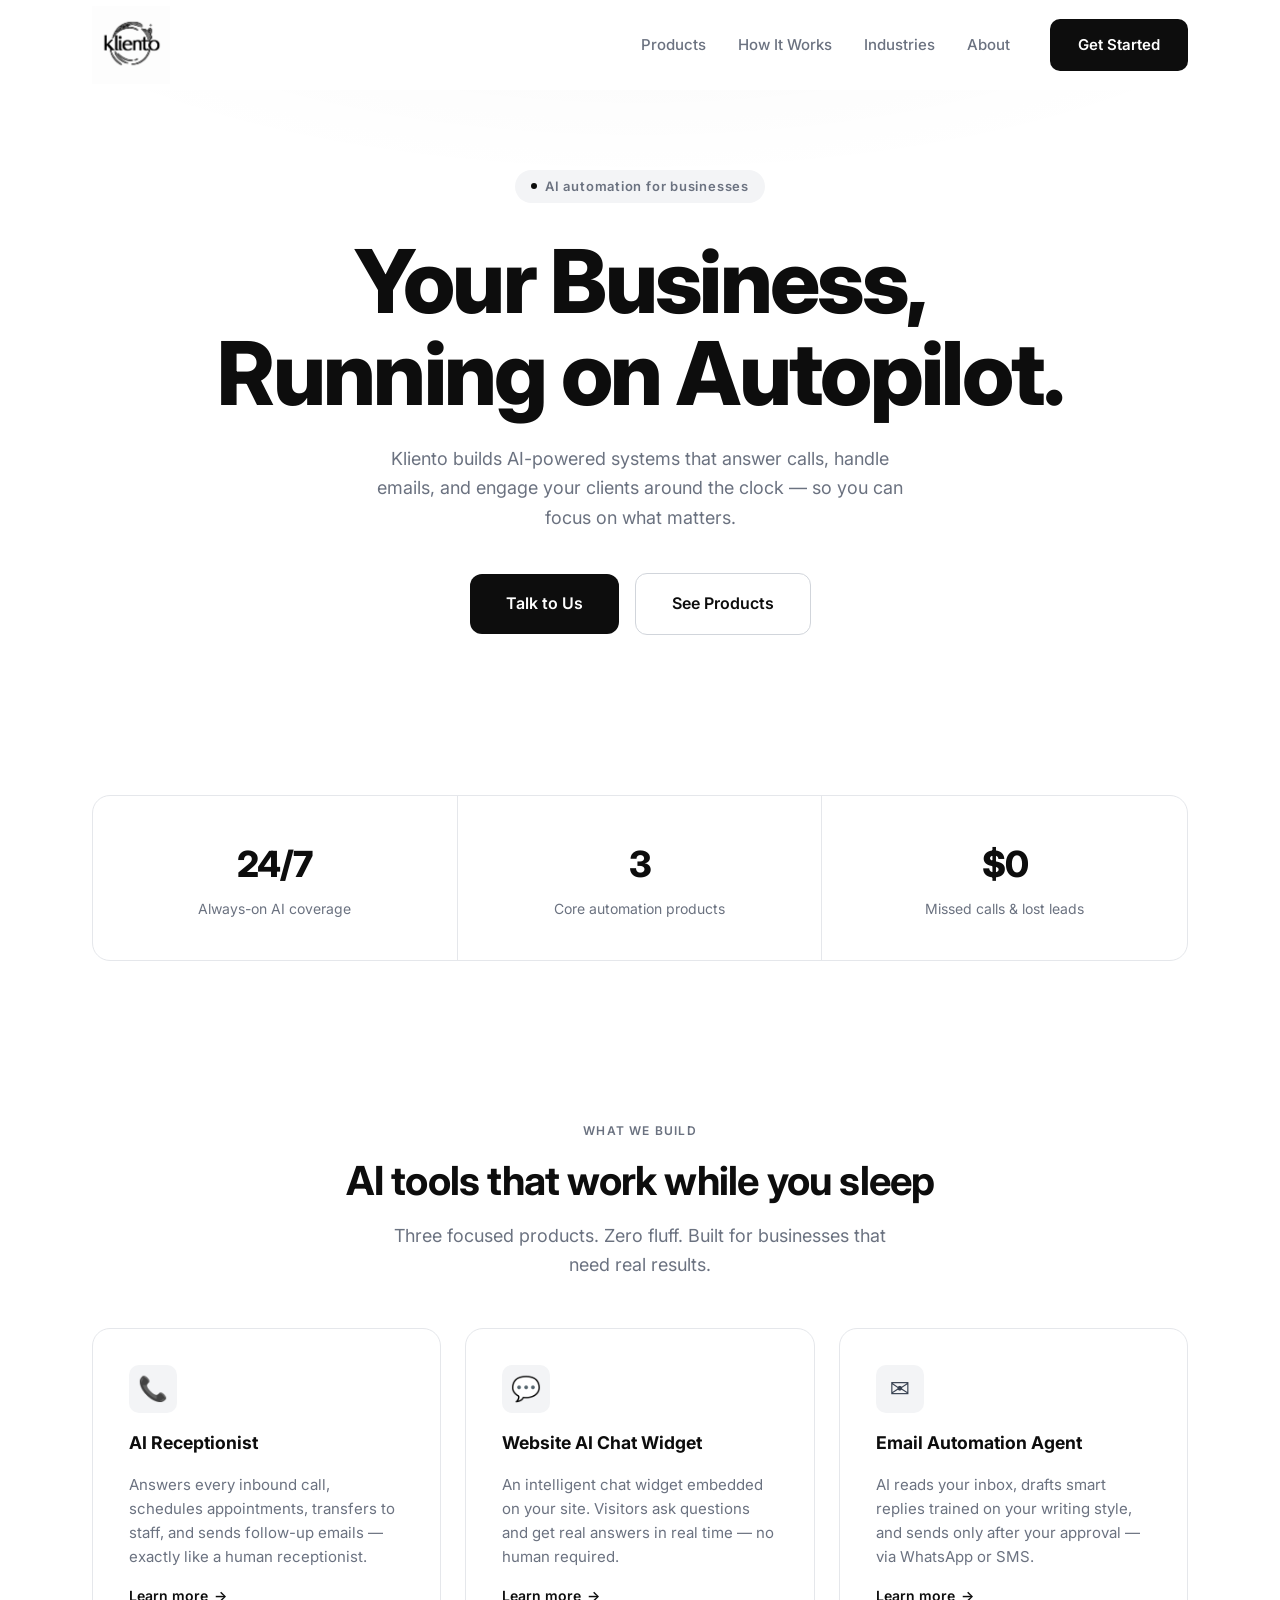
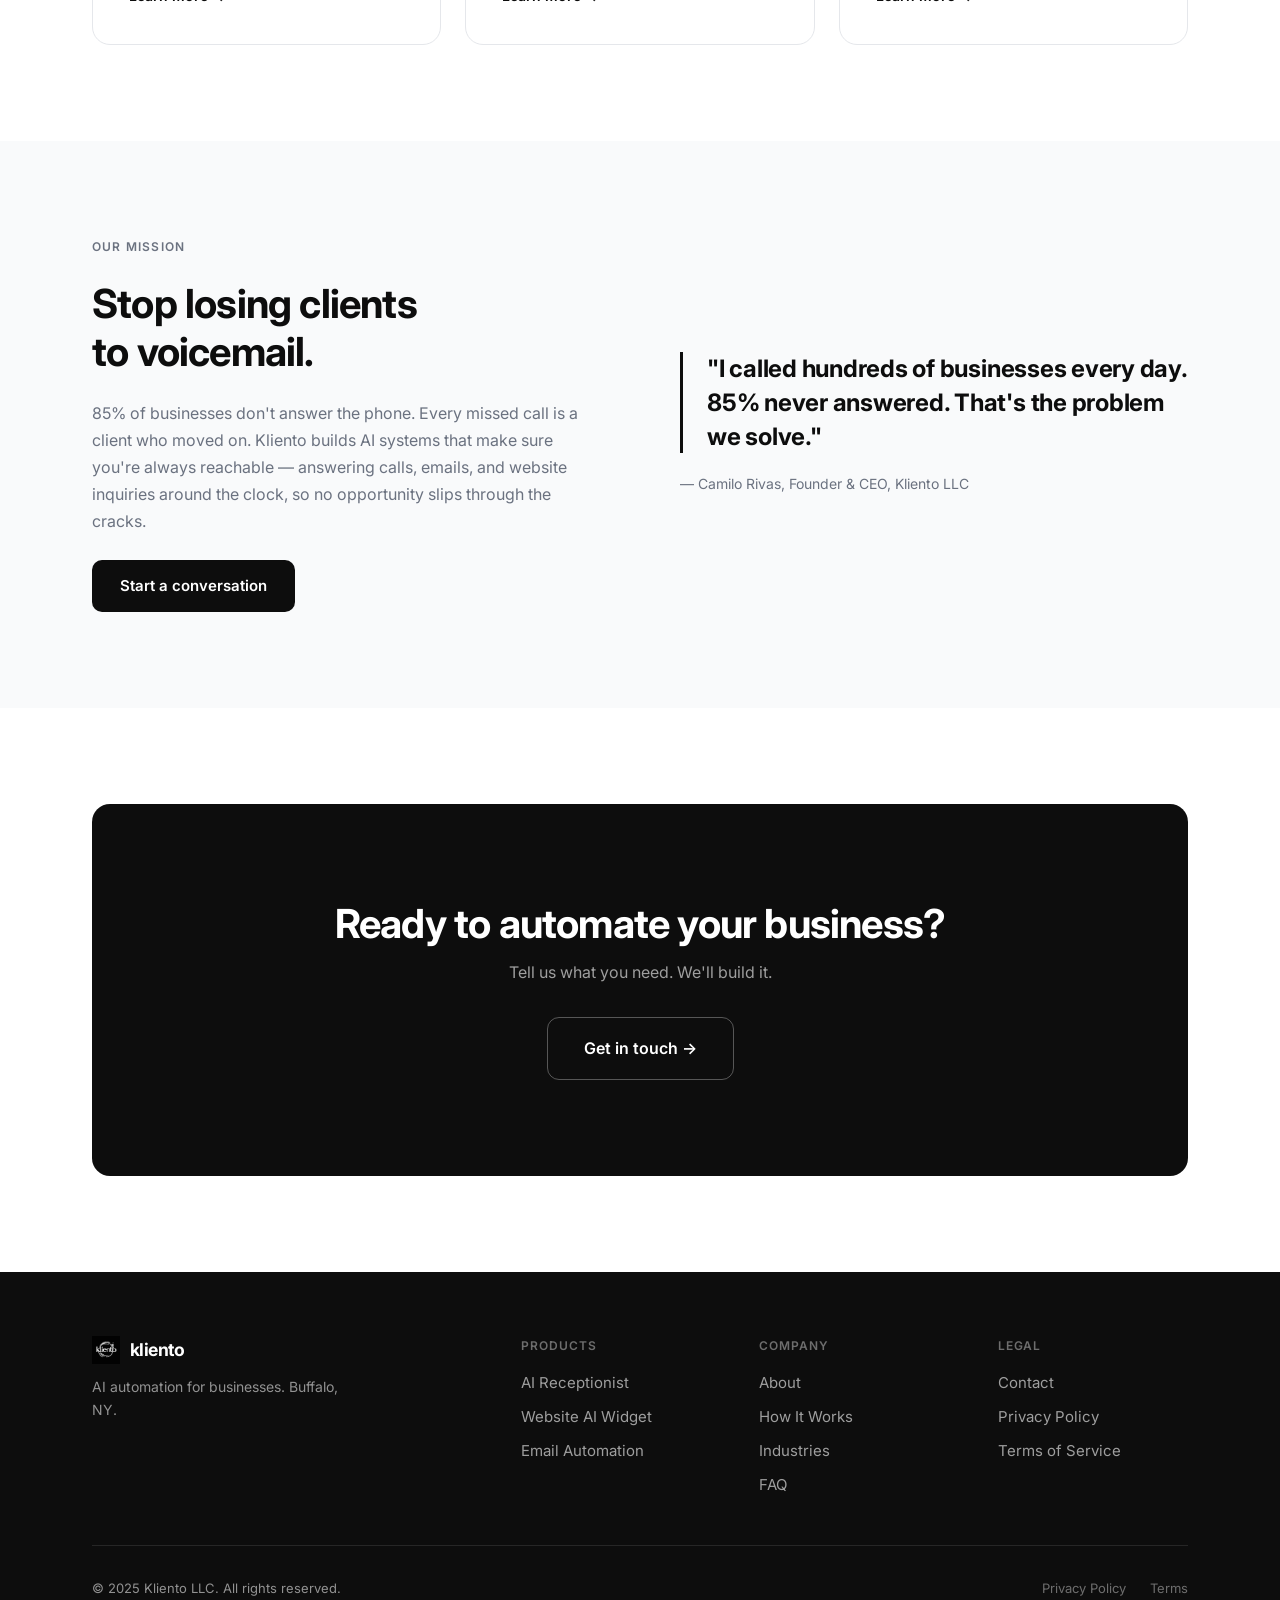
==== commit 8c449c31: "Positioning: Kliento serves all businesses (drop 'small'); harden rw-events-sync (6h cron, cookie-ja" ====
--- a/index.html
+++ b/index.html
@@ -4,10 +4,10 @@
   <meta charset="UTF-8" />
   <meta name="viewport" content="width=device-width, initial-scale=1.0" />
   <meta name="description" content="Kliento builds AI-powered automation for businesses — answering calls, handling emails, and engaging clients 24/7." />
-  <meta property="og:title" content="Kliento — AI Automation for Small Businesses" />
+  <meta property="og:title" content="Kliento — AI Automation for Businesses" />
   <meta property="og:description" content="Make your business run smarter with affordable AI automation." />
   <meta property="og:type" content="website" />
-  <title>Kliento — AI Automation for Small Businesses</title>
+  <title>Kliento — AI Automation for Businesses</title>
   <link rel="icon" href="logo.png" type="image/png" />
   <link rel="stylesheet" href="styles.css" />
 </head>
--- a/styles.css
+++ b/styles.css
@@ -20,7 +20,7 @@
   --font:        'Inter', system-ui, -apple-system, sans-serif;
 
   --max:         1160px;
-  --nav-h:       72px;
+  --nav-h:       90px;
   --radius:      10px;
   --radius-lg:   18px;
 
@@ -175,7 +175,7 @@
   gap: 0.75rem;
 }
 .nav__logo img {
-  height: 36px;
+  height: 78px;
   width: auto;
 }
 .nav__logo-text {
@@ -379,6 +379,19 @@
 .feature-icon-lg {
   font-size: 5rem;
   line-height: 1;
+}
+.feature-visual--img {
+  padding: 0;
+  overflow: hidden;
+  background: none;
+}
+.feature-visual--img img {
+  width: 100%;
+  height: 100%;
+  min-height: 320px;
+  object-fit: cover;
+  display: block;
+  border-radius: var(--radius-lg);
 }
 .feature-tag {
   display: inline-block;
@@ -551,6 +564,25 @@
 .footer__legal-links { display: flex; gap: 1.5rem; }
 .footer__legal-links a { color: rgba(255,255,255,0.4); transition: color 0.2s; }
 .footer__legal-links a:hover { color: var(--white); }
+
+/* --- How It Works steps ------------------------------------- */
+.hiw-steps { display: flex; flex-direction: column; }
+.hiw-step {
+  display: grid;
+  grid-template-columns: 80px 1fr;
+  gap: 3rem;
+  padding: 4rem 0;
+  border-bottom: 1px solid var(--gray-200);
+  align-items: start;
+}
+.hiw-step__number {
+  font-size: 3rem;
+  font-weight: 800;
+  color: var(--gray-200);
+  letter-spacing: -0.04em;
+  line-height: 1;
+  padding-top: 0.25rem;
+}
 
 /* --- Utilities ---------------------------------------------- */
 .text-center { text-align: center; }
@@ -590,4 +622,6 @@
   .footer__bottom { flex-direction: column; gap: 1rem; text-align: center; }
   .cta-section { padding: 3.5rem 1.5rem; border-radius: var(--radius); }
   .hero { padding-top: calc(var(--nav-h) + 3rem); padding-bottom: 4rem; }
-}
+  .hiw-step { grid-template-columns: 1fr; gap: 1rem; padding: 2.5rem 0; }
+  .hiw-step__number { font-size: 2rem; }
+}
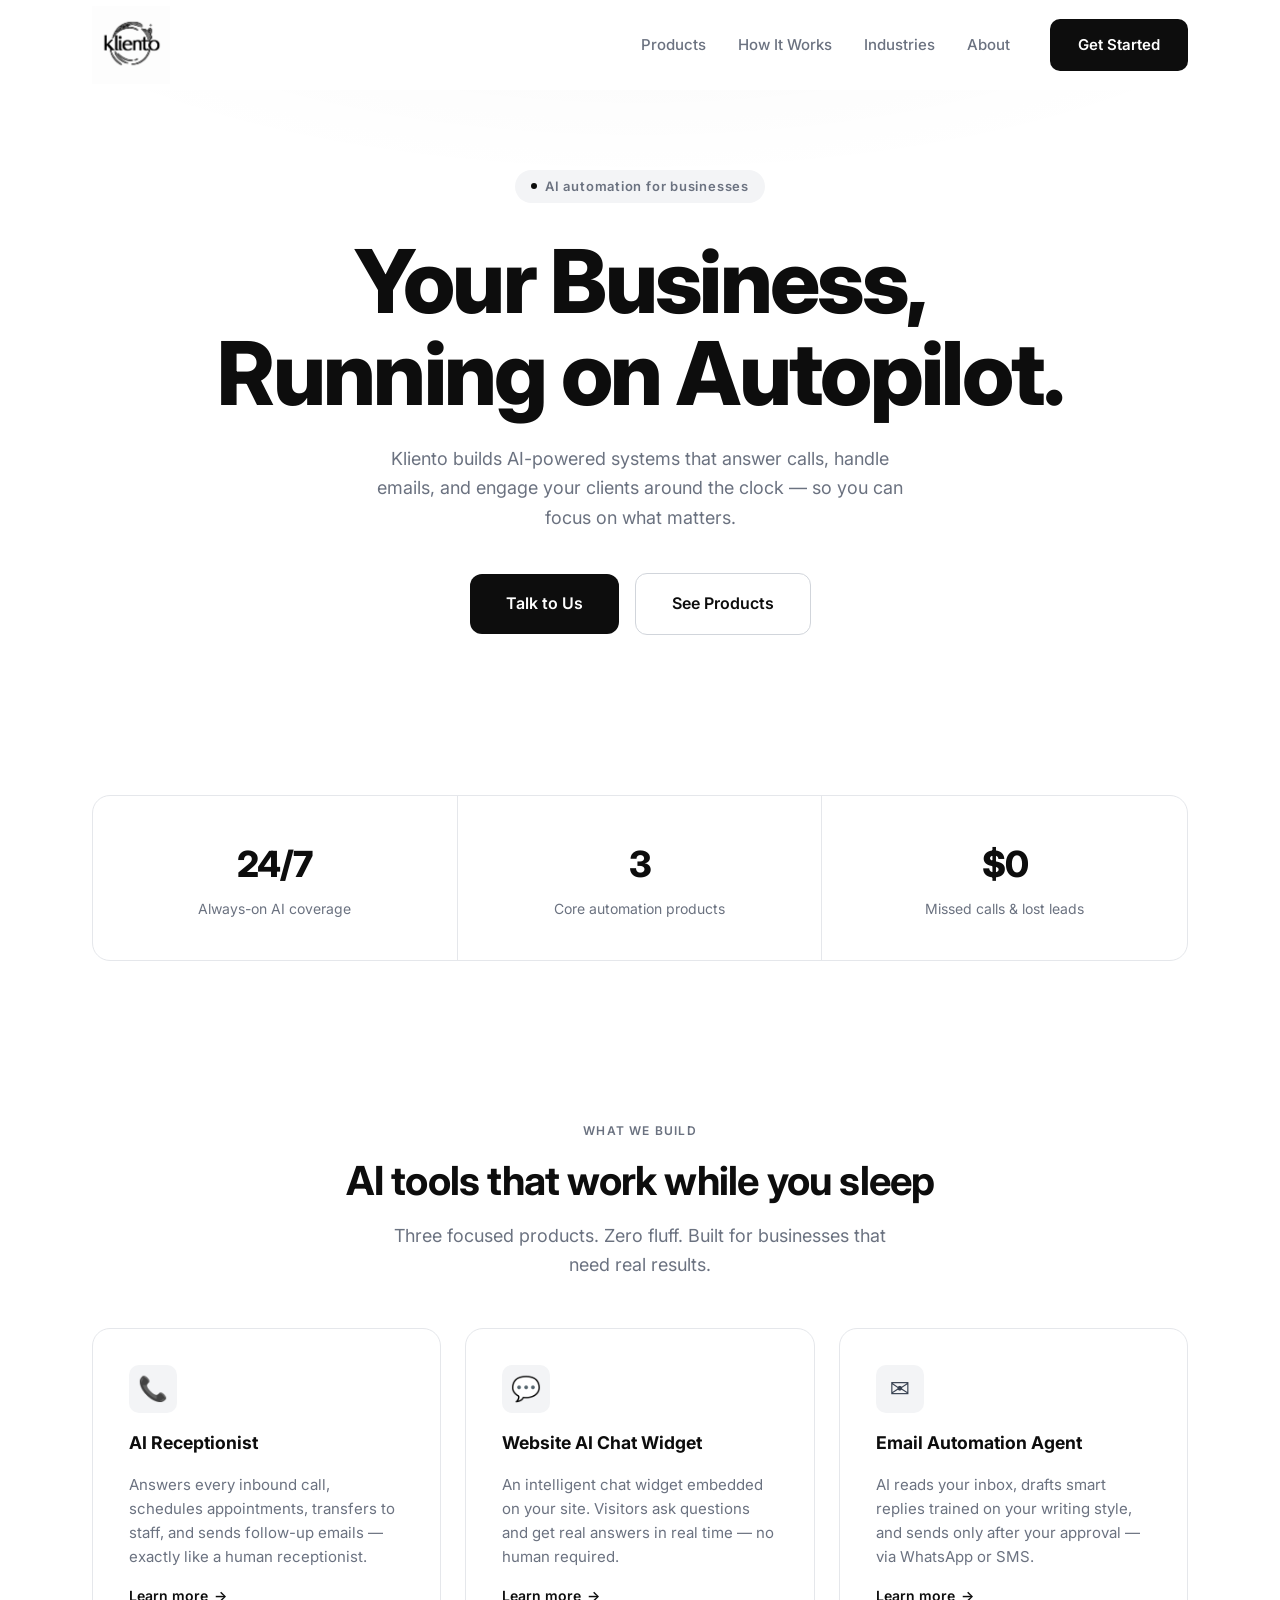
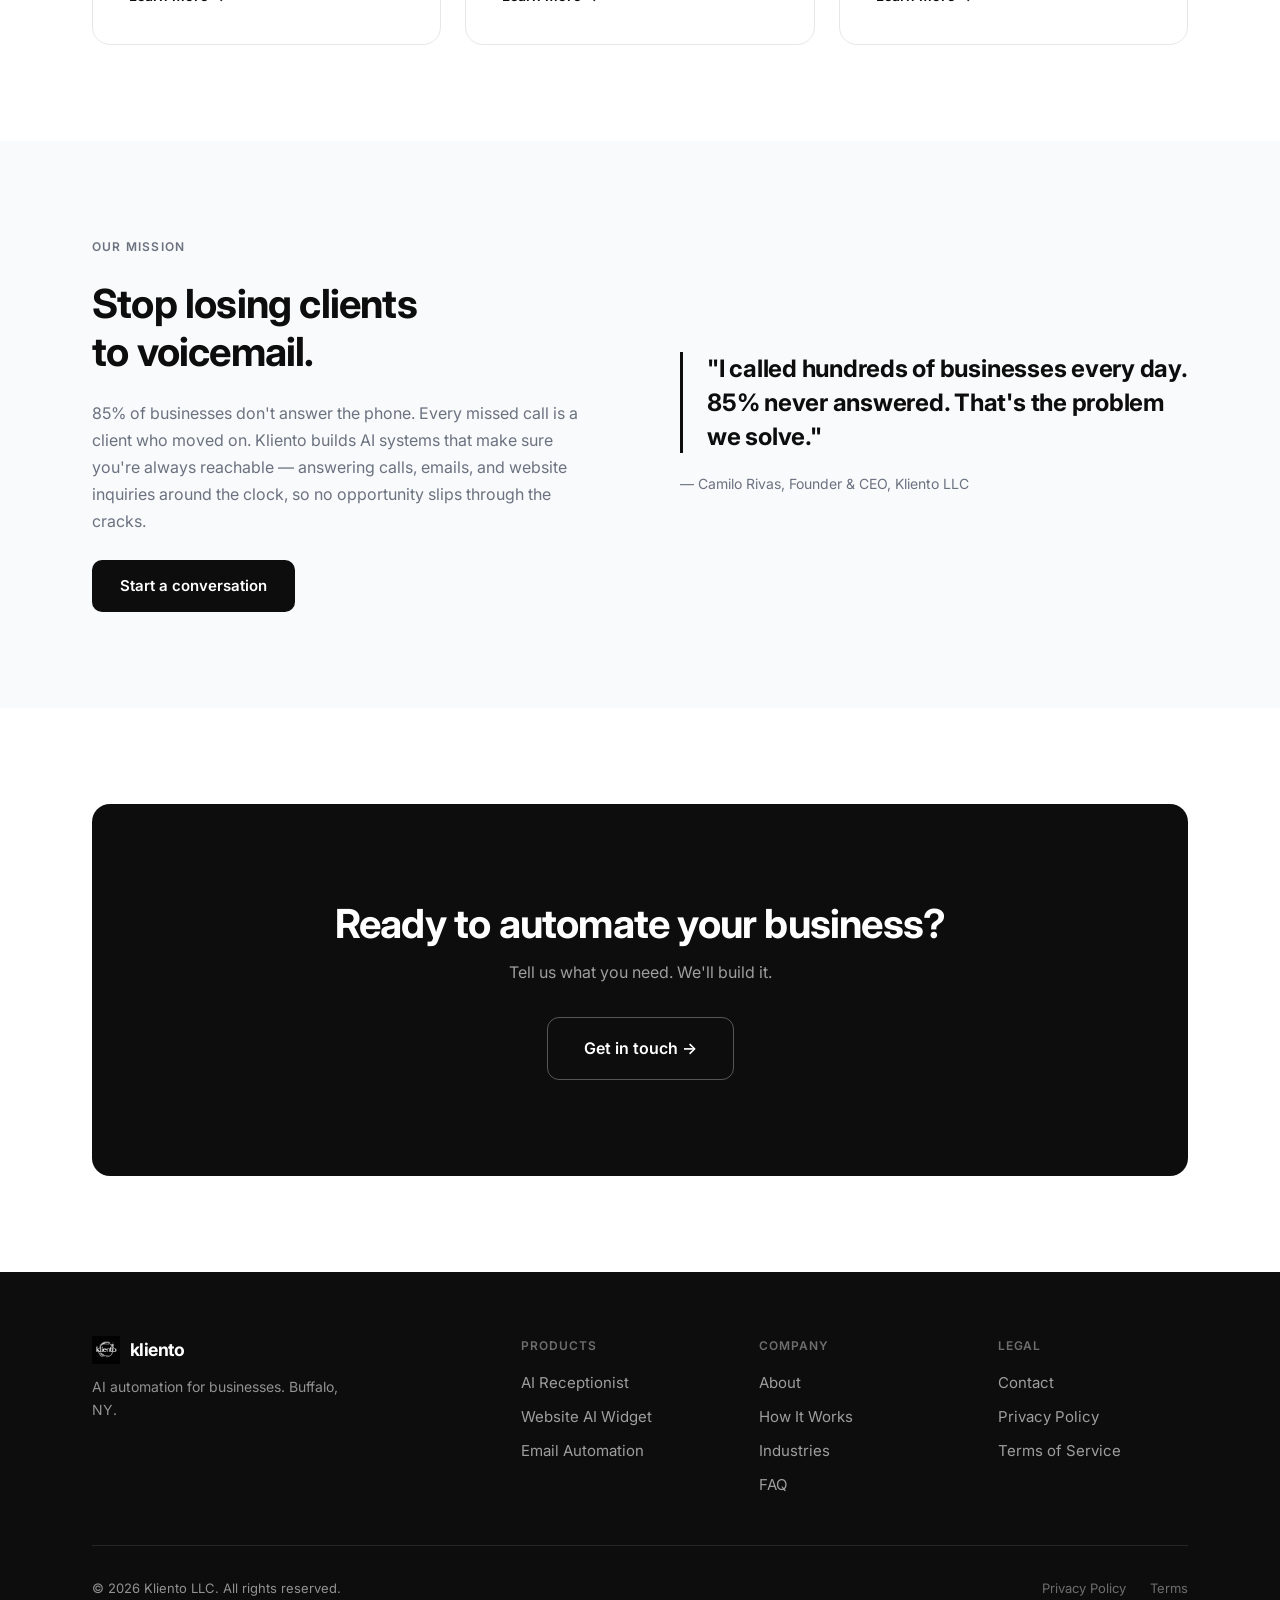
==== commit e8c053fc: "site: fix stale copyright, add FAQPage schema, correct sitemap hints Three verified defects, all che" ====
--- a/index.html
+++ b/index.html
@@ -3,13 +3,41 @@
 <head>
   <meta charset="UTF-8" />
   <meta name="viewport" content="width=device-width, initial-scale=1.0" />
-  <meta name="description" content="Kliento builds AI-powered automation for businesses — answering calls, handling emails, and engaging clients 24/7." />
-  <meta property="og:title" content="Kliento — AI Automation for Businesses" />
-  <meta property="og:description" content="Make your business run smarter with affordable AI automation." />
+  <meta name="description" content="Kliento builds affordable AI receptionists, website chat, and email automation for businesses in Buffalo, NY. Answers calls 24/7 and pays for itself." />
+  <title>AI Receptionist & Business Automation in Buffalo — Kliento</title>
+  <link rel="stylesheet" href="styles.css" />
+  <link rel="canonical" href="https://thekliento.com/" />
+  <link rel="icon" href="/favicon.png" type="image/png" />
+  <link rel="apple-touch-icon" href="/apple-touch-icon.png" />
+  <meta name="theme-color" content="#000000" />
+  <meta property="og:url" content="https://thekliento.com/" />
+  <meta property="og:site_name" content="Kliento" />
   <meta property="og:type" content="website" />
-  <title>Kliento — AI Automation for Businesses</title>
-  <link rel="icon" href="logo.png" type="image/png" />
-  <link rel="stylesheet" href="styles.css" />
+  <meta property="og:title" content="AI Receptionist & Business Automation in Buffalo — Kliento" />
+  <meta property="og:description" content="Kliento builds affordable AI receptionists, website chat, and email automation for businesses in Buffalo, NY. Answers calls 24/7 and pays for itself." />
+  <meta property="og:image" content="https://thekliento.com/og-image.png" />
+  <meta property="og:image:width" content="1200" />
+  <meta property="og:image:height" content="630" />
+  <meta name="twitter:card" content="summary_large_image" />
+  <meta name="twitter:title" content="AI Receptionist & Business Automation in Buffalo — Kliento" />
+  <meta name="twitter:description" content="Kliento builds affordable AI receptionists, website chat, and email automation for businesses in Buffalo, NY. Answers calls 24/7 and pays for itself." />
+  <meta name="twitter:image" content="https://thekliento.com/og-image.png" />
+  <script type="application/ld+json">
+  {"@context":"https://schema.org","@type":"ProfessionalService",
+   "name":"Kliento","url":"https://thekliento.com",
+   "image":"https://thekliento.com/og-image.png",
+   "logo":"https://thekliento.com/logo.png",
+   "telephone":"+1-716-228-1160","email":"klientohq@gmail.com",
+   "description":"Kliento builds affordable AI automation for businesses — AI phone receptionists, website chat, and email automation.",
+   "address":{"@type":"PostalAddress","addressLocality":"Buffalo","addressRegion":"NY","addressCountry":"US"},
+   "areaServed":[{"@type":"City","name":"Buffalo"},{"@type":"AdministrativeArea","name":"Erie County, NY"},{"@type":"AdministrativeArea","name":"Niagara County, NY"}],
+   "priceRange":"$$",
+   "hasOfferCatalog":{"@type":"OfferCatalog","name":"AI Automation Services","itemListElement":[
+     {"@type":"Offer","itemOffered":{"@type":"Service","name":"AI Phone Receptionist"}},
+     {"@type":"Offer","itemOffered":{"@type":"Service","name":"Website AI Chat Widget"}},
+     {"@type":"Offer","itemOffered":{"@type":"Service","name":"Email Automation Agent"}},
+     {"@type":"Offer","itemOffered":{"@type":"Service","name":"NFC Tap-to-Review Devices"}}]}}
+  </script>
 </head>
 <body>
 
@@ -211,7 +239,7 @@
         </div>
       </div>
       <div class="footer__bottom">
-        <span>© 2025 Kliento LLC. All rights reserved.</span>
+        <span>© 2026 Kliento LLC. All rights reserved.</span>
         <div class="footer__legal-links">
           <a href="/privacy-policy">Privacy Policy</a>
           <a href="/terms">Terms</a>
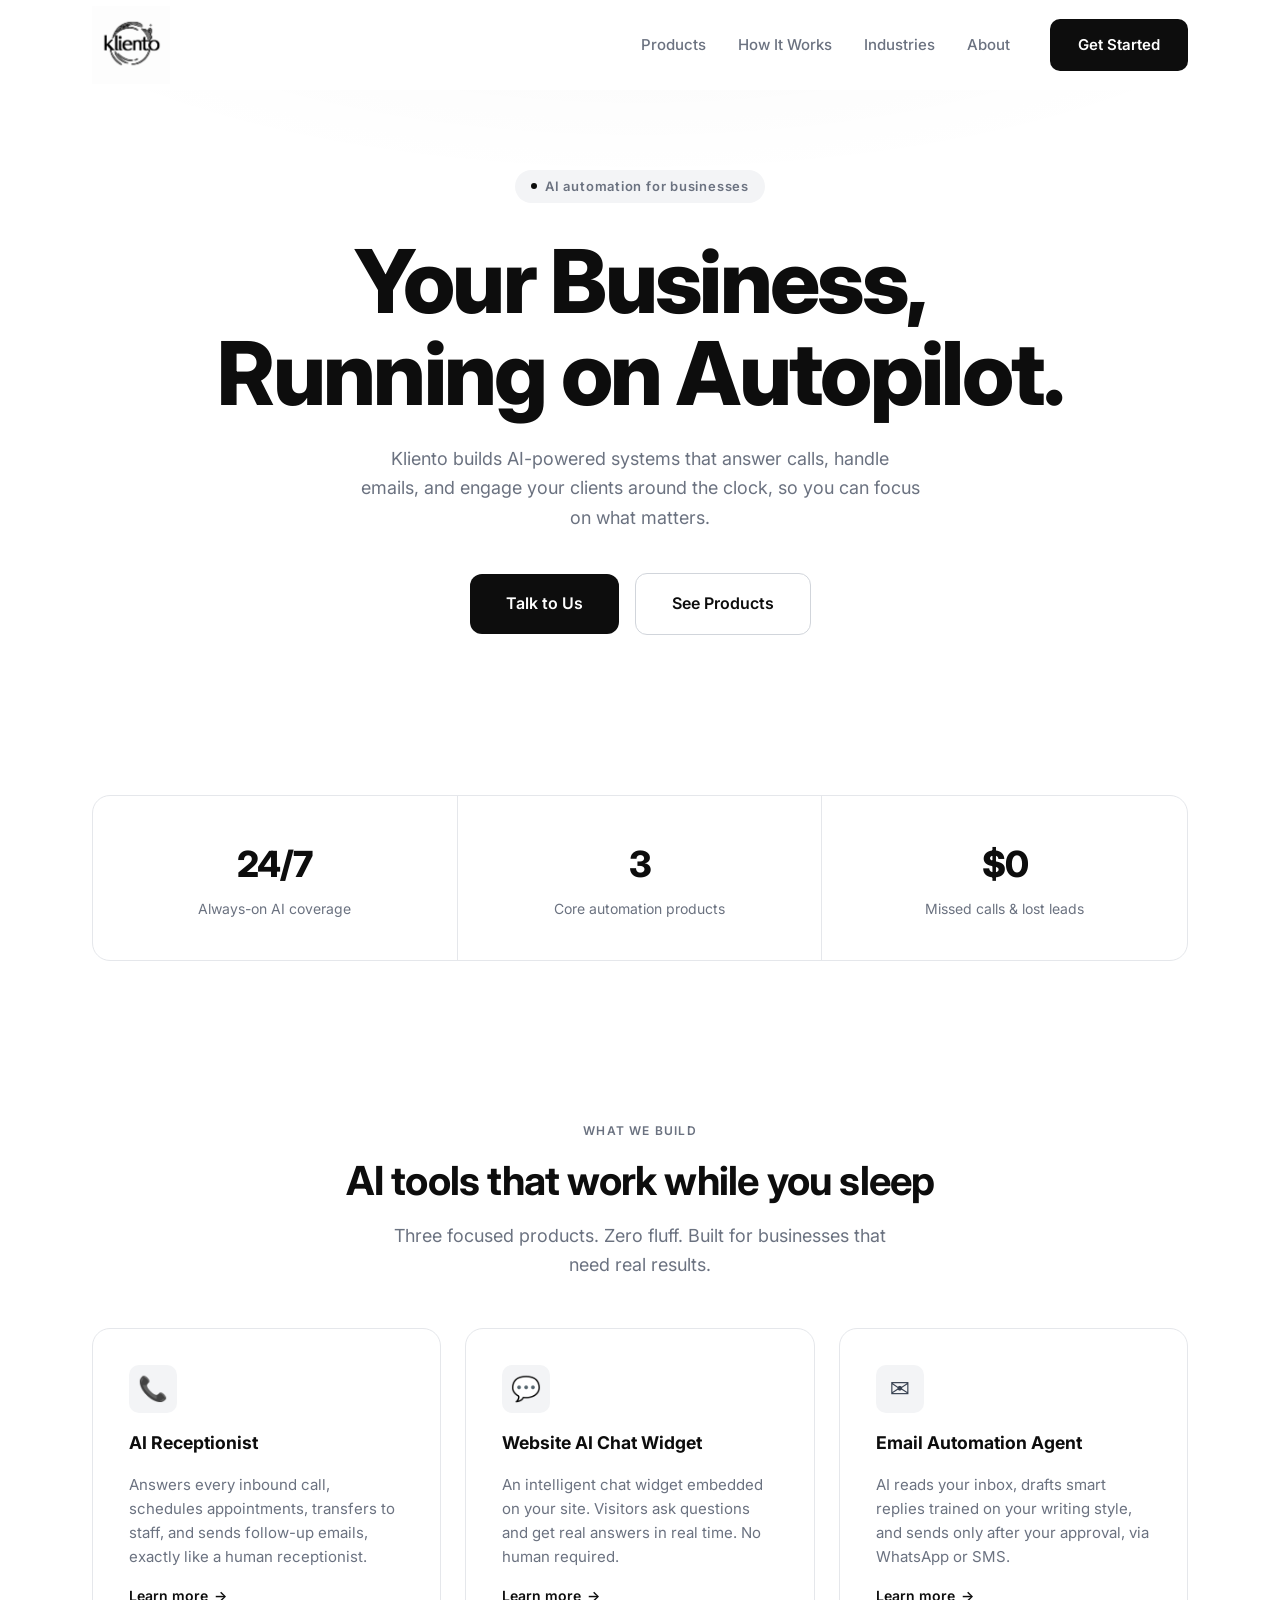
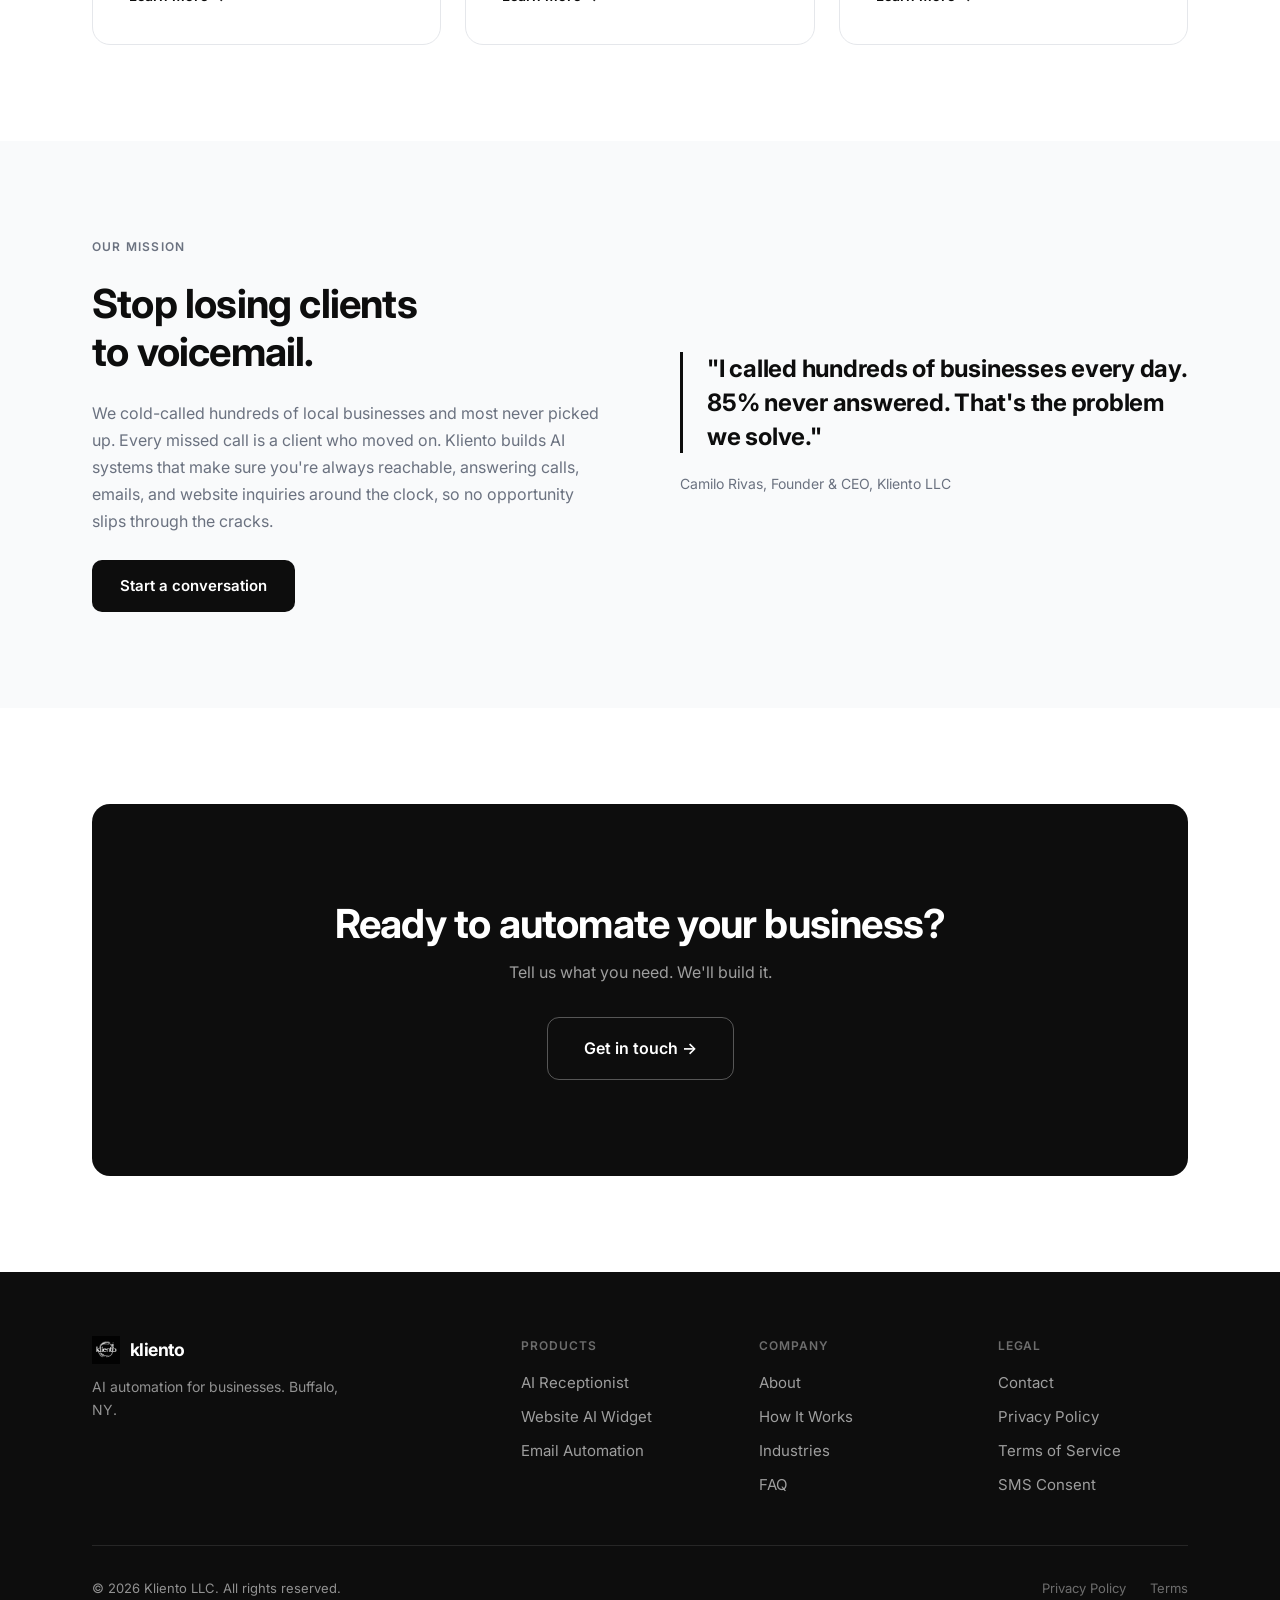
==== commit ef60f712: "site: remove all public pricing, ship Buffalo page, drop RiverWorks refs, no em dashes Camilo's cycl" ====
--- a/index.html
+++ b/index.html
@@ -4,7 +4,7 @@
   <meta charset="UTF-8" />
   <meta name="viewport" content="width=device-width, initial-scale=1.0" />
   <meta name="description" content="Kliento builds affordable AI receptionists, website chat, and email automation for businesses in Buffalo, NY. Answers calls 24/7 and pays for itself." />
-  <title>AI Receptionist & Business Automation in Buffalo — Kliento</title>
+  <title>AI Receptionist & Business Automation in Buffalo | Kliento</title>
   <link rel="stylesheet" href="styles.css" />
   <link rel="canonical" href="https://thekliento.com/" />
   <link rel="icon" href="/favicon.png" type="image/png" />
@@ -13,13 +13,13 @@
   <meta property="og:url" content="https://thekliento.com/" />
   <meta property="og:site_name" content="Kliento" />
   <meta property="og:type" content="website" />
-  <meta property="og:title" content="AI Receptionist & Business Automation in Buffalo — Kliento" />
+  <meta property="og:title" content="AI Receptionist & Business Automation in Buffalo | Kliento" />
   <meta property="og:description" content="Kliento builds affordable AI receptionists, website chat, and email automation for businesses in Buffalo, NY. Answers calls 24/7 and pays for itself." />
   <meta property="og:image" content="https://thekliento.com/og-image.png" />
   <meta property="og:image:width" content="1200" />
   <meta property="og:image:height" content="630" />
   <meta name="twitter:card" content="summary_large_image" />
-  <meta name="twitter:title" content="AI Receptionist & Business Automation in Buffalo — Kliento" />
+  <meta name="twitter:title" content="AI Receptionist & Business Automation in Buffalo | Kliento" />
   <meta name="twitter:description" content="Kliento builds affordable AI receptionists, website chat, and email automation for businesses in Buffalo, NY. Answers calls 24/7 and pays for itself." />
   <meta name="twitter:image" content="https://thekliento.com/og-image.png" />
   <script type="application/ld+json">
@@ -27,8 +27,8 @@
    "name":"Kliento","url":"https://thekliento.com",
    "image":"https://thekliento.com/og-image.png",
    "logo":"https://thekliento.com/logo.png",
-   "telephone":"+1-716-228-1160","email":"klientohq@gmail.com",
-   "description":"Kliento builds affordable AI automation for businesses — AI phone receptionists, website chat, and email automation.",
+   "telephone":"+1-716-228-1160","email":"crivas@thekliento.com",
+   "description":"Kliento builds affordable AI automation for businesses: AI phone receptionists, website chat, and email automation.",
    "address":{"@type":"PostalAddress","addressLocality":"Buffalo","addressRegion":"NY","addressCountry":"US"},
    "areaServed":[{"@type":"City","name":"Buffalo"},{"@type":"AdministrativeArea","name":"Erie County, NY"},{"@type":"AdministrativeArea","name":"Niagara County, NY"}],
    "priceRange":"$$",
@@ -81,7 +81,7 @@
       </h1>
       <p class="body-lg hero__sub">
         Kliento builds AI-powered systems that answer calls, handle emails,
-        and engage your clients around the clock — so you can focus on what matters.
+        and engage your clients around the clock, so you can focus on what matters.
       </p>
       <div class="hero__actions">
         <a href="/contact" class="btn btn-primary btn-lg">Talk to Us</a>
@@ -127,7 +127,7 @@
           <div class="product-card__name">AI Receptionist</div>
           <p class="product-card__desc">
             Answers every inbound call, schedules appointments, transfers to staff,
-            and sends follow-up emails — exactly like a human receptionist.
+            and sends follow-up emails, exactly like a human receptionist.
           </p>
           <a href="/products#receptionist" class="product-card__link">
             Learn more <span>→</span>
@@ -139,7 +139,7 @@
           <div class="product-card__name">Website AI Chat Widget</div>
           <p class="product-card__desc">
             An intelligent chat widget embedded on your site. Visitors ask questions
-            and get real answers in real time — no human required.
+            and get real answers in real time. No human required.
           </p>
           <a href="/products#chat" class="product-card__link">
             Learn more <span>→</span>
@@ -151,7 +151,7 @@
           <div class="product-card__name">Email Automation Agent</div>
           <p class="product-card__desc">
             AI reads your inbox, drafts smart replies trained on your writing style,
-            and sends only after your approval — via WhatsApp or SMS.
+            and sends only after your approval, via WhatsApp or SMS.
           </p>
           <a href="/products#email" class="product-card__link">
             Learn more <span>→</span>
@@ -170,9 +170,10 @@
           <p class="label mb-3">Our mission</p>
           <h2 class="mb-3">Stop losing clients<br/>to voicemail.</h2>
           <p class="mission__kicker">
-            85% of businesses don't answer the phone. Every missed call is a client
+            We cold-called hundreds of local businesses and most never picked up.
+            Every missed call is a client
             who moved on. Kliento builds AI systems that make sure you're always
-            reachable — answering calls, emails, and website inquiries around the clock,
+            reachable, answering calls, emails, and website inquiries around the clock,
             so no opportunity slips through the cracks.
           </p>
           <a href="/contact" class="btn btn-primary">Start a conversation</a>
@@ -183,7 +184,7 @@
             That's the problem we solve."
           </blockquote>
           <p style="margin-top:1.25rem;font-size:0.875rem;color:var(--gray-500)">
-            — Camilo Rivas, Founder &amp; CEO, Kliento LLC
+            Camilo Rivas, Founder &amp; CEO, Kliento LLC
           </p>
         </div>
       </div>
@@ -235,6 +236,7 @@
             <a href="/contact" class="footer__link">Contact</a>
             <a href="/privacy-policy" class="footer__link">Privacy Policy</a>
             <a href="/terms" class="footer__link">Terms of Service</a>
+            <a href="/sms-consent" class="footer__link">SMS Consent</a>
           </div>
         </div>
       </div>
